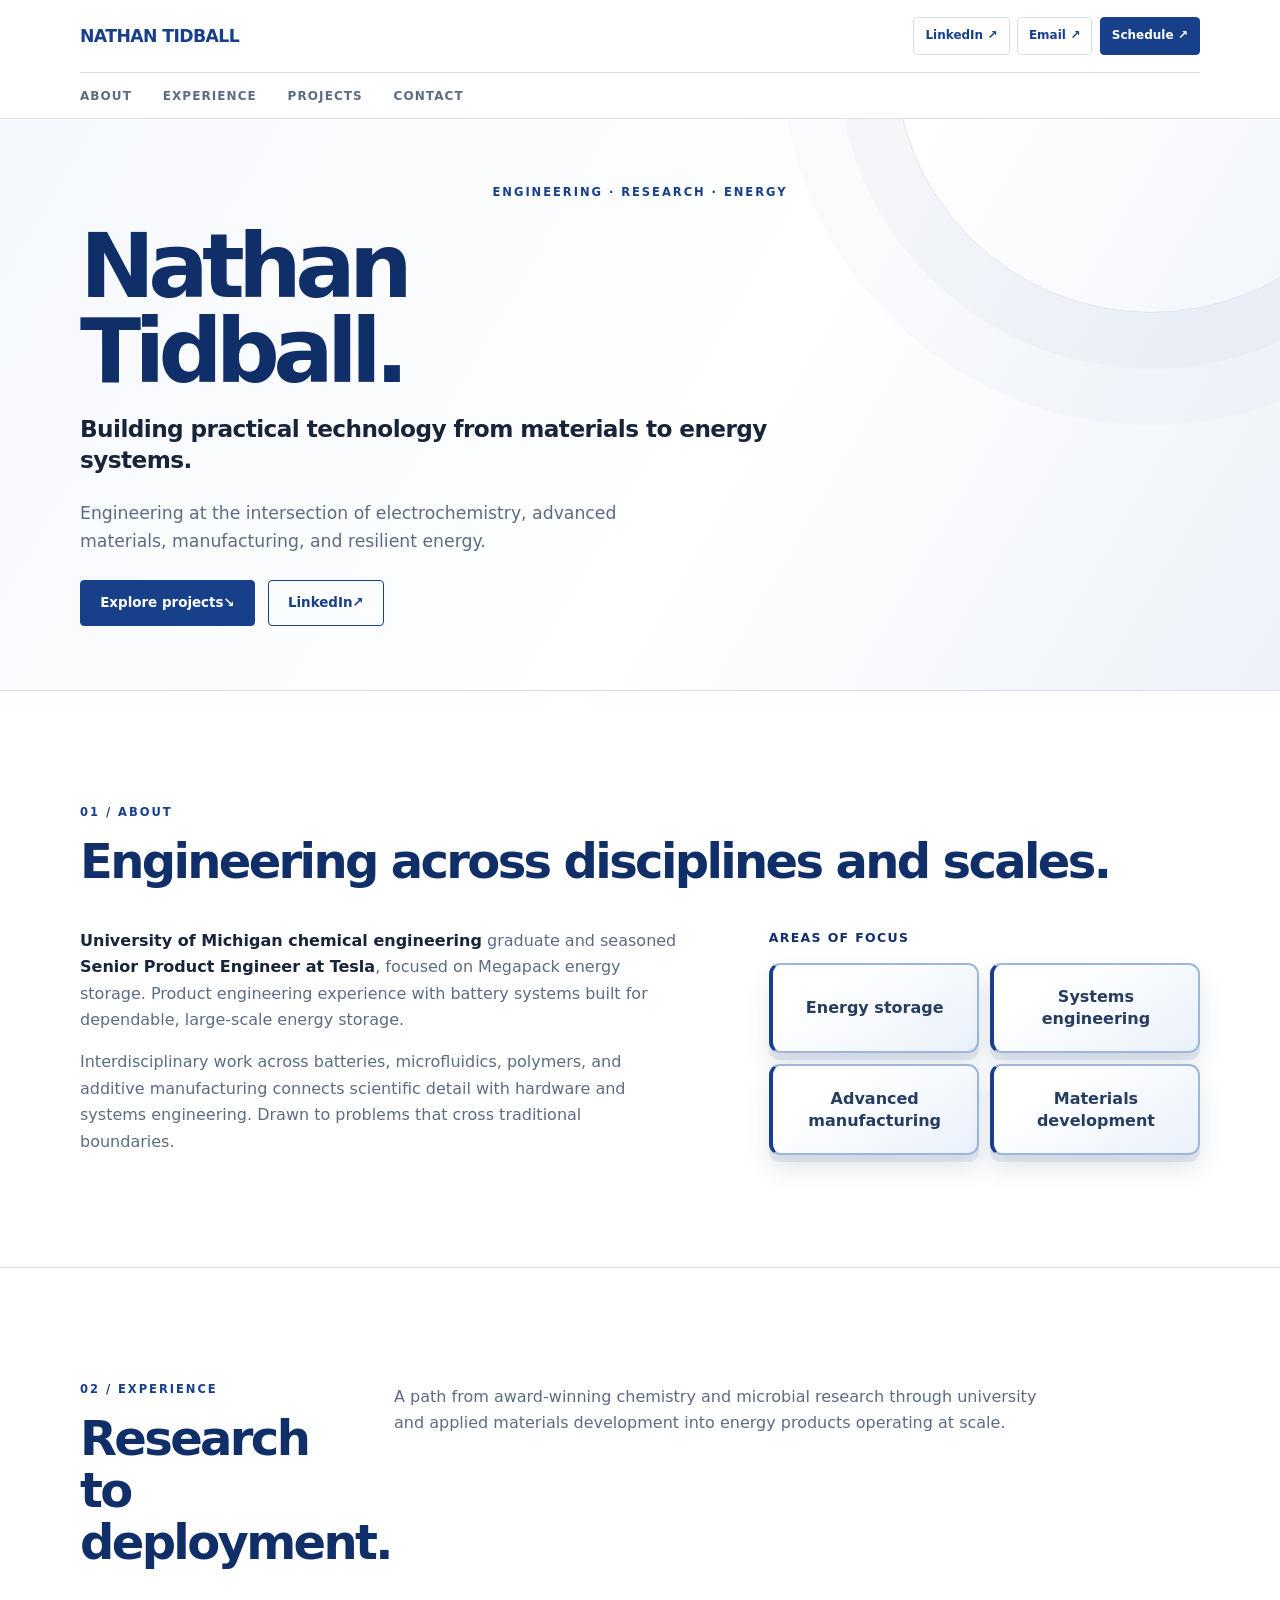
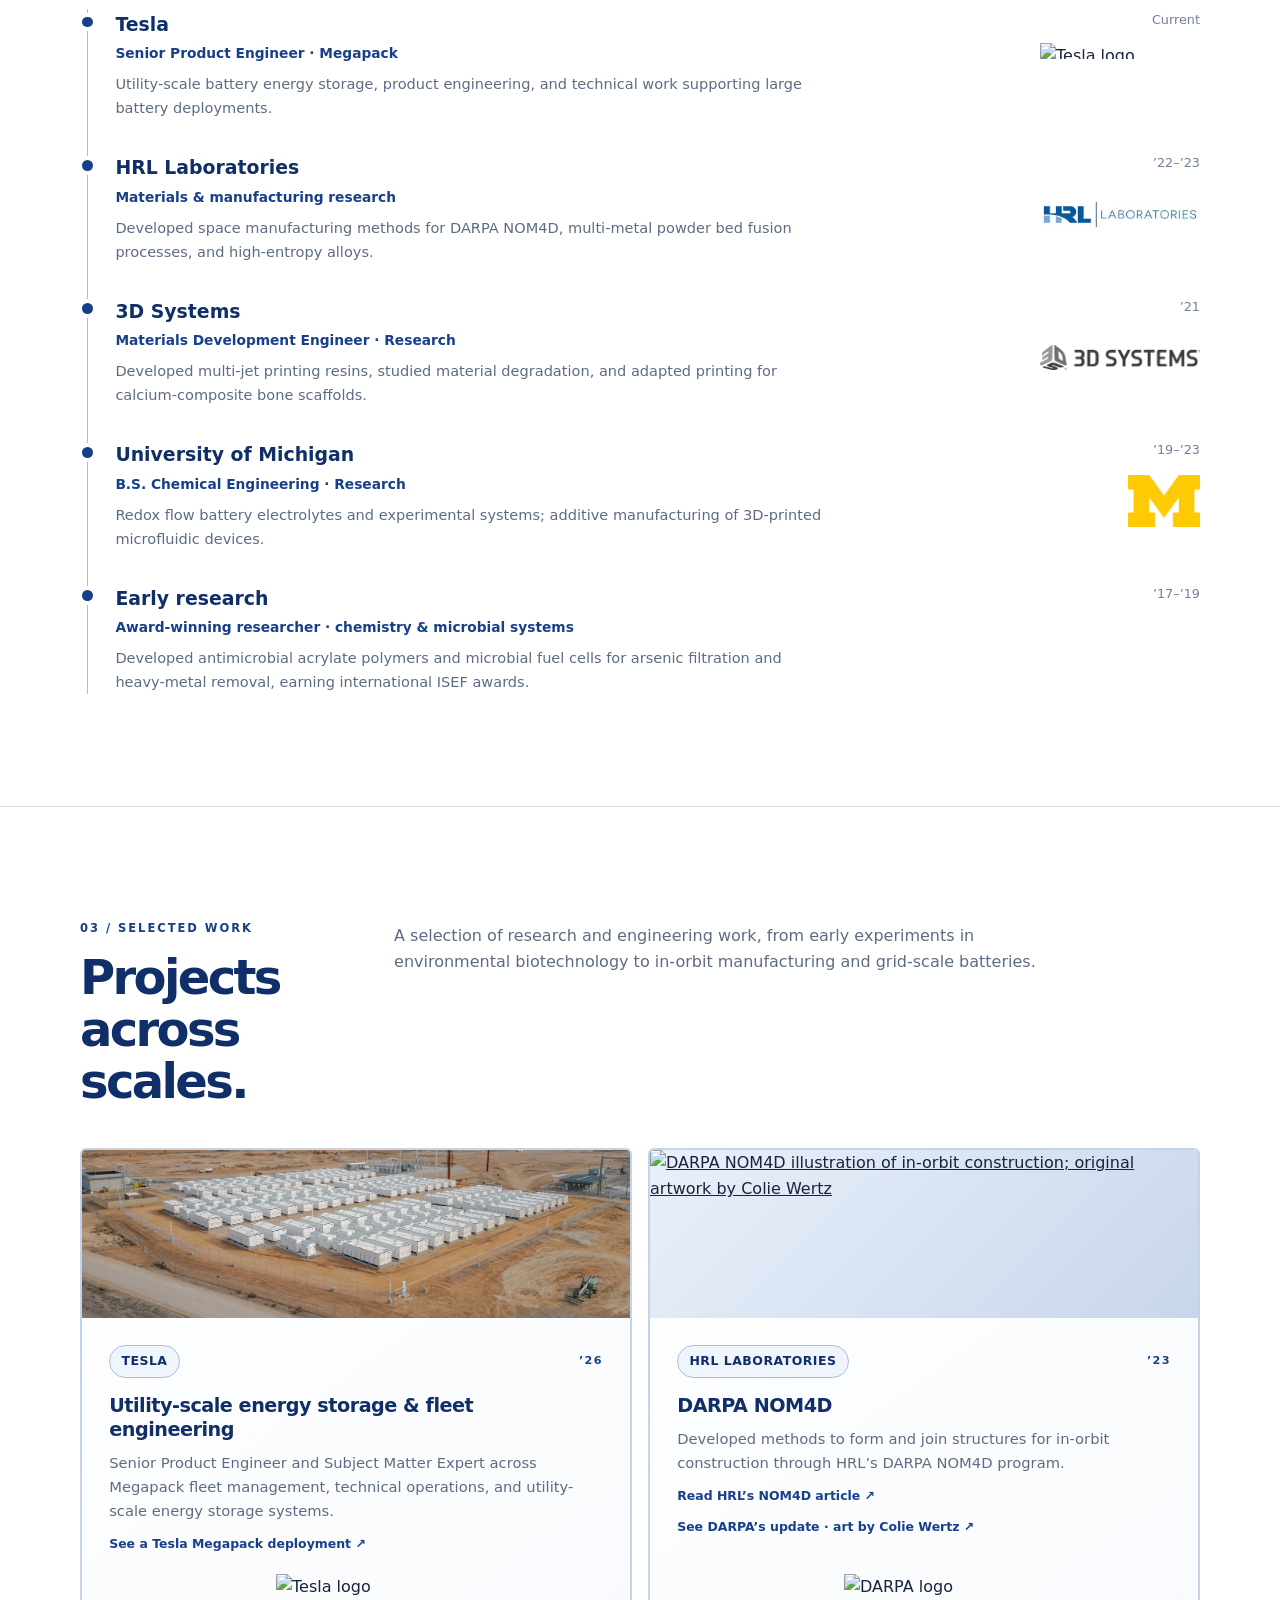
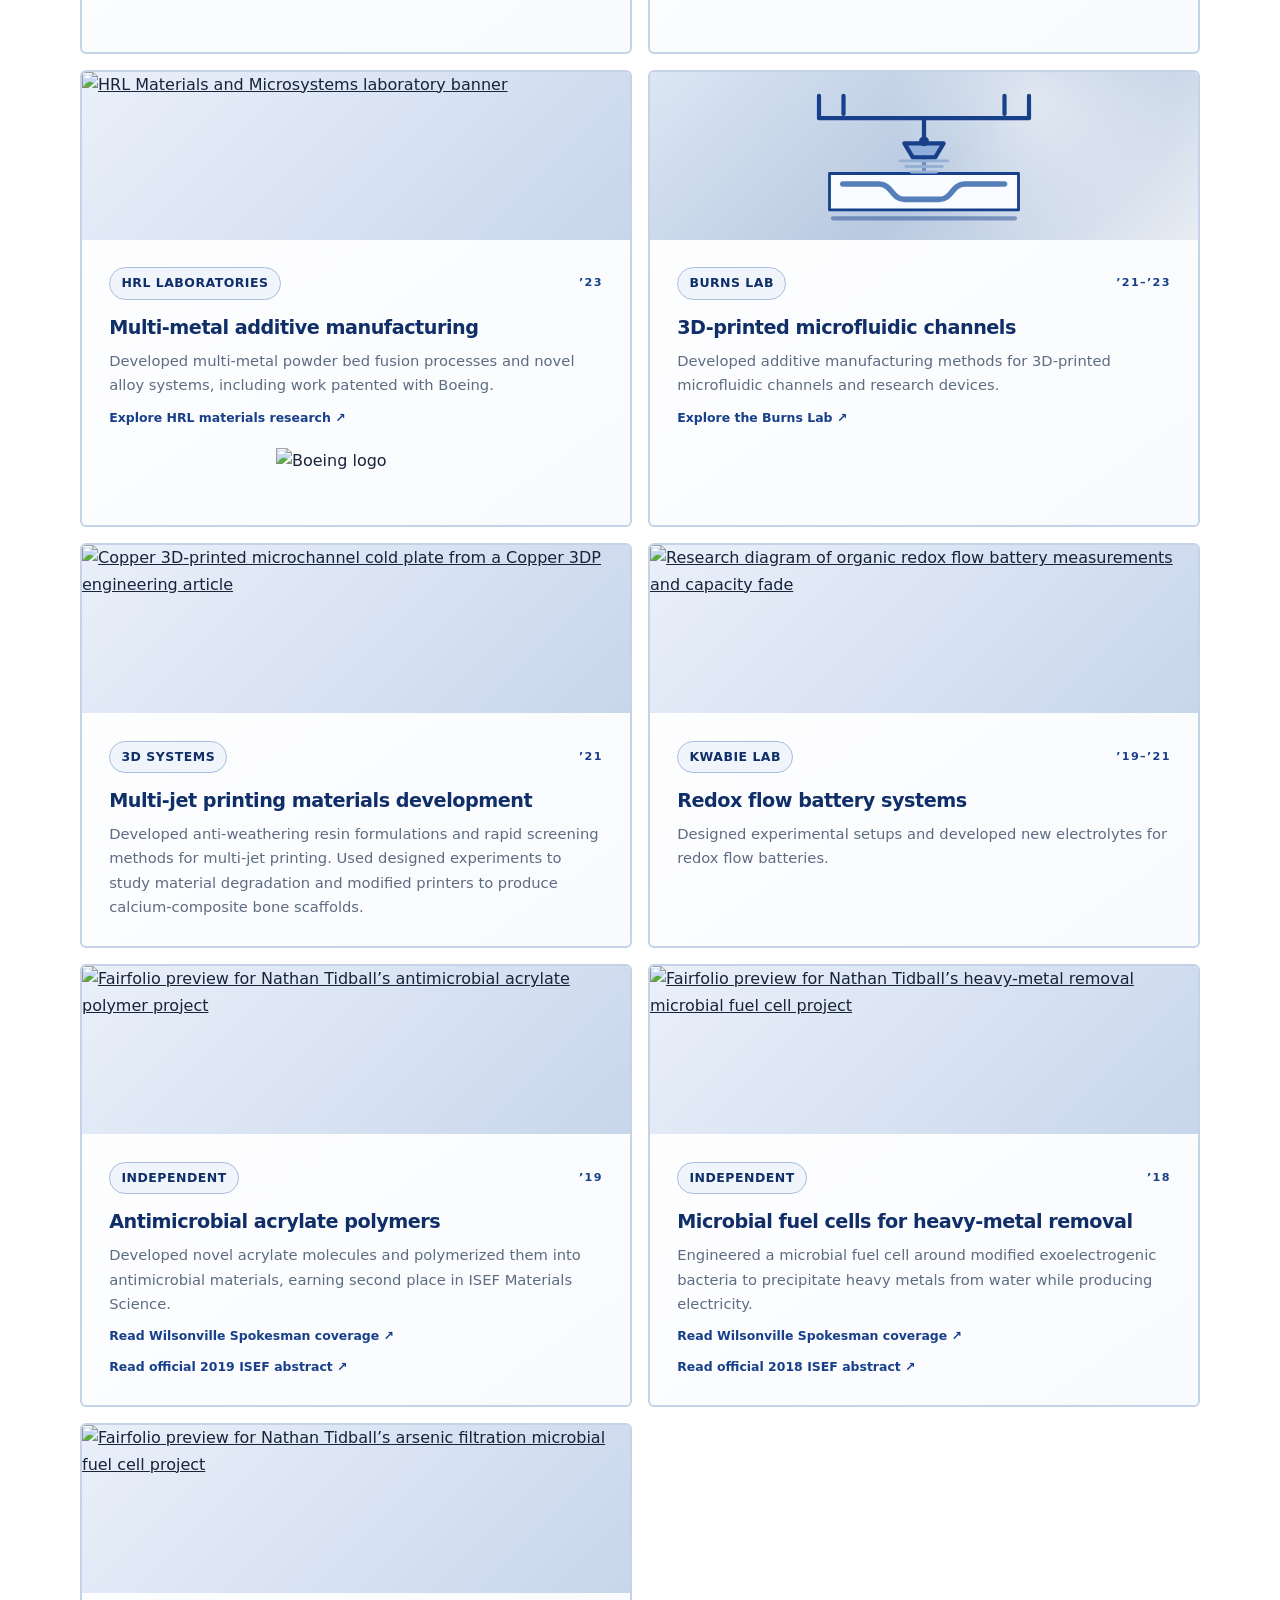
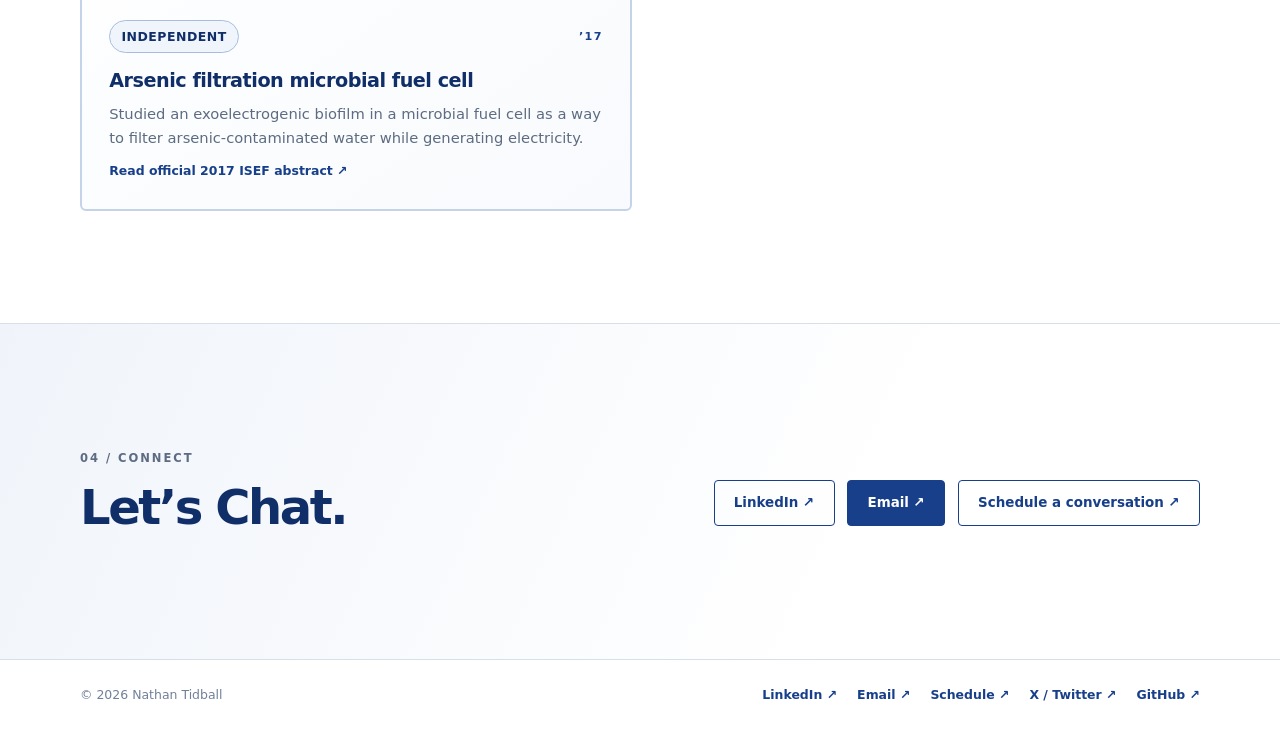
==== index.html @ 7efc29dd "Use period appropriate HRL logo" ====
<!doctype html>
<html lang="en">
<head>
  <meta charset="utf-8">
  <meta name="viewport" content="width=device-width, initial-scale=1">
  <title>Nathan Tidball — Senior Product Engineer | Tesla Megapack</title>
  <meta name="description" content="Nathan Tidball is a Senior Product Engineer at Tesla focused on Megapack energy storage. Previously, he developed in-orbit construction methods for DARPA NOM4D at HRL Laboratories.">
  <link rel="canonical" href="https://nathantidball.com/">
  <meta name="referrer" content="strict-origin-when-cross-origin">
  <meta http-equiv="Content-Security-Policy" content="default-src 'none'; style-src 'unsafe-inline'; img-src 'self' data: https://www.hrl.com https://www.darpa.mil https://pbs.twimg.com https://fairfolio.org https://wilsonvillespokesman.com https://upload.wikimedia.org https://media.springernature.com https://copper3dp.com; base-uri 'none'; form-action 'none'; upgrade-insecure-requests">
  <meta property="og:type" content="website">
  <meta property="og:title" content="Nathan Tidball — Senior Product Engineer | Tesla Megapack">
  <meta property="og:description" content="Megapack energy storage engineering at Tesla and earlier DARPA NOM4D space manufacturing research at HRL Laboratories.">
  <meta property="og:url" content="https://nathantidball.com/">
  <script type="application/ld+json">
  {
    "@context": "https://schema.org",
    "@type": "Person",
    "name": "Nathan Tidball",
    "url": "https://nathantidball.com/",
    "description": "Senior Product Engineer at Tesla focused on Megapack utility-scale energy storage, with earlier DARPA NOM4D space manufacturing research at HRL Laboratories.",
    "jobTitle": "Senior Product Engineer",
    "worksFor": {
      "@type": "Organization",
      "name": "Tesla"
    },
    "alumniOf": {
      "@type": "CollegeOrUniversity",
      "name": "University of Michigan"
    },
    "sameAs": [
      "https://www.linkedin.com/in/nathantidball/",
      "https://x.com/NTidball73232",
      "https://github.com/nate13tidball"
    ],
    "award": [
      "Third place, International Science and Engineering Fair (ISEF), 2017 (sophomore year)",
      "Third place, ISEF Environmental Engineering, 2018 (junior year)",
      "Second place, ISEF Materials Science, 2019 (senior year)"
    ]
  }
  </script>
  <link rel="icon" href="/favicon.svg?v=2" type="image/svg+xml">
  <style>
    :root {
      color-scheme: light;
      --blue: #173f8a;
      --blue-dark: #102e68;
      --ink: #17243a;
      --muted: #5d6c82;
      --line: #d6dfea;
      --silver: #edf1f6;
      --paper: #fff;
      --soft-blue: #eaf0fa;
      --max: 1120px;
    }
    * { box-sizing: border-box; }
    html { scroll-behavior: smooth; scroll-padding-top: 6rem; }
    body { margin: 0; background: var(--paper); color: var(--ink); font: 16px/1.65 Inter, ui-sans-serif, system-ui, -apple-system, BlinkMacSystemFont, "Segoe UI", sans-serif; }
    a { color: inherit; }
    :focus-visible { outline: 3px solid #5886d4; outline-offset: 4px; }
    .skip { position: fixed; z-index: 10; top: -5rem; left: 1rem; padding: .7rem 1rem; background: white; color: var(--blue); }
    .skip:focus { top: 1rem; }
    .wrap { width: min(var(--max), calc(100% - 3rem)); margin-inline: auto; }
    .site-header { position: sticky; top: 0; z-index: 5; border-bottom: 1px solid rgba(214,223,234,.86); background: rgba(255,255,255,.94); backdrop-filter: blur(14px); }
    .nav { display: flex; align-items: stretch; flex-direction: column; }
    .nav-top { min-height: 72px; display: flex; align-items: center; justify-content: space-between; gap: 1rem; }
    .brand { color: var(--blue); text-decoration: none; font-size: 1.08rem; font-weight: 800; letter-spacing: -.035em; white-space: nowrap; }
    .nav-links { min-height: 46px; display: flex; gap: clamp(.8rem, 2.4vw, 2rem); align-items: center; list-style: none; margin: 0; padding: 0; border-top: 1px solid var(--line); }
    .nav-links a { text-decoration: none; color: var(--muted); font-size: .75rem; font-weight: 750; letter-spacing: .09em; }
    .nav-links a:hover { color: var(--blue); }
    .header-actions { display: flex; align-items: center; gap: .45rem; }
    .header-actions a { display: inline-flex; align-items: center; justify-content: center; min-height: 38px; padding: .45rem .7rem; border: 1px solid var(--line); border-radius: 4px; color: var(--blue); text-decoration: none; font-size: .75rem; font-weight: 800; white-space: nowrap; }
    .header-actions a:hover { border-color: var(--blue); background: var(--soft-blue); }
    .header-actions a:last-child { border-color: var(--blue); background: var(--blue); color: #fff; }
    .header-actions a:last-child:hover { background: var(--blue-dark); }
    .hero { position: relative; overflow: hidden; padding: clamp(2.8rem, 5vw, 4.5rem) 0; background: linear-gradient(120deg, #f5f8fc 0%, #fff 57%, #edf2f9 100%); border-bottom: 1px solid var(--line); }
    .hero::after { content: ""; position: absolute; width: 32rem; height: 32rem; top: -20rem; right: -8rem; border: 1px solid #dce5f1; border-radius: 50%; box-shadow: 0 0 0 3.5rem rgba(23,63,138,.025), 0 0 0 7rem rgba(23,63,138,.02); pointer-events: none; }
    .hero-layout { position: relative; z-index: 1; }
    .hero-content { max-width: 720px; }
    .eyebrow, .section-kicker { margin: 0 0 .9rem; color: var(--blue); font-size: .72rem; font-weight: 800; letter-spacing: .17em; text-transform: uppercase; }
    .hero-eyebrow { position: relative; z-index: 1; margin-bottom: 1.4rem; text-align: center; }
    h1 { margin: 0; color: var(--blue-dark); font-size: clamp(3.3rem, 7vw, 6.3rem); font-weight: 800; letter-spacing: -.075em; line-height: .94; }
    .hero-line { display: block; color: var(--ink); font-size: clamp(1.1rem, 2.3vw, 1.45rem); font-weight: 600; letter-spacing: -.025em; line-height: 1.35; margin-top: 1.25rem; }
    .hero-copy { max-width: 560px; margin: .75rem 0 0; color: var(--muted); font-size: clamp(1rem, 1.7vw, 1.08rem); }
    .actions { display: flex; flex-wrap: wrap; gap: .8rem; margin-top: 1.5rem; }
    .button { display: inline-flex; justify-content: center; align-items: center; min-height: 46px; padding: .65rem 1.2rem; border: 1px solid var(--blue); border-radius: 4px; background: var(--blue); color: white; font-size: .84rem; font-weight: 750; text-decoration: none; transition: background .18s, transform .18s; }
    .button:hover { background: var(--blue-dark); transform: translateY(-1px); }
    .button.secondary { background: transparent; color: var(--blue); }
    .button.secondary:hover { background: var(--soft-blue); }
    main > section { padding: clamp(4.5rem, 9vw, 7rem) 0; border-bottom: 1px solid var(--line); }
    .section-head { display: grid; grid-template-columns: minmax(180px, .7fr) 2fr; gap: 2rem; align-items: start; margin-bottom: 2.5rem; }
    .about-head { grid-template-columns: 1fr; }
    .section-head h2 { margin: 0; color: var(--blue-dark); font-size: clamp(2rem, 4vw, 3rem); letter-spacing: -.055em; line-height: 1.08; }
    .section-intro { max-width: 650px; margin: .25rem 0 0; color: var(--muted); }
    .about-grid { display: grid; grid-template-columns: 1.25fr .9fr; gap: clamp(2rem, 7vw, 6rem); align-items: stretch; }
    .about-copy, .focus-panel { display: flex; flex-direction: column; }
    .about-copy { justify-content: space-between; }
    .about-copy p { max-width: 680px; margin: 0 0 1rem; color: var(--muted); }
    .about-copy p:last-child { margin-bottom: 0; }
    .about-copy strong { color: var(--ink); }
    .focus-panel h3 { margin: 0 0 .9rem; color: var(--blue-dark); font-size: .78rem; letter-spacing: .11em; text-transform: uppercase; }
    .focus-panel ul { display: grid; flex: 1; grid-template-columns: repeat(2, minmax(0, 1fr)); grid-auto-rows: 1fr; gap: .7rem; margin: 0; padding: 0; list-style: none; }
    .focus-panel li { display: flex; min-height: 84px; align-items: center; justify-content: center; padding: 1rem; border: 2px solid #9bb7dd; border-left: 4px solid var(--blue); border-radius: 11px; background: linear-gradient(145deg, #fff 25%, #eaf1fb); color: #263d62; font-size: 1rem; font-weight: 800; line-height: 1.35; text-align: center; box-shadow: 0 7px 0 rgba(23,63,138,.09), 0 14px 24px rgba(29,58,100,.13), inset 0 1px #fff; }
    .focus-panel li::before { content: none; }
    .project-grid { display: grid; grid-template-columns: repeat(2, minmax(0, 1fr)); gap: 1rem; }
    .project { display: flex; flex-direction: column; min-height: 230px; overflow: hidden; border: 2px solid #c4d3e7; border-radius: 6px; background: linear-gradient(145deg, #fff, #f8fafd); transition: border-color .18s, transform .18s, box-shadow .18s; }
    .project:hover { transform: translateY(-3px); border-color: #9bb3d8; box-shadow: 0 12px 28px rgba(29,58,100,.08); }
    .project-art-link { display: block; height: 168px; overflow: hidden; background: linear-gradient(135deg, #eaf0fa, #c8d6eb); }
    .project-art { display: block; width: 100%; height: 100%; object-fit: cover; transition: transform .3s; }
    .project-art-link:hover .project-art { transform: scale(1.025); }
    .project-content { display: flex; flex: 1; flex-direction: column; padding: clamp(1.2rem, 3vw, 1.7rem); }
    .project-visual { height: 168px; display: grid; place-items: center; overflow: hidden; background: radial-gradient(circle at 70% 15%, rgba(255,255,255,.55), transparent 35%), linear-gradient(135deg, #dce6f4, #b8c9e0 54%, #e8edf4); color: var(--blue); }
    .project-visual svg { width: 100%; height: 100%; }
    .project-meta { display: flex; justify-content: space-between; gap: .8rem; align-items: center; margin-bottom: 1rem; color: var(--blue); font-size: .7rem; font-weight: 800; letter-spacing: .12em; text-transform: uppercase; }
    .project-meta span:first-child { padding: .32rem .7rem; border: 1.5px solid #a8bddd; border-radius: 99px; background: #f0f5fc; color: var(--blue-dark); font-size: .78rem; font-weight: 850; letter-spacing: .04em; }
    .project h3 { margin: 0 0 .55rem; color: var(--blue-dark); font-size: 1.2rem; letter-spacing: -.025em; line-height: 1.25; }
    .project p { margin: 0; color: var(--muted); font-size: .92rem; }
    .project-source { display: flex; width: fit-content; margin-top: .65rem; color: var(--blue); font-size: .78rem; font-weight: 800; text-decoration: none; }
    .project-source:hover { color: var(--blue-dark); text-decoration: underline; text-underline-offset: 3px; }
    .project-partner { display: grid; place-items: center; min-height: 70px; margin-top: auto; padding-top: 1.2rem; }
    .project-partner img { display: block; width: 160px; height: 50px; object-fit: contain; }
    .timeline { border-left: 1px solid #aabbd3; margin-left: .45rem; }
    .timeline-item { position: relative; display: grid; grid-template-columns: minmax(0, 1fr) 170px; gap: 1rem 2rem; align-items: start; padding: 0 0 2rem 1.7rem; }
    .timeline-item:last-child { padding-bottom: 0; }
    .timeline-item::before { content: ""; position: absolute; top: .48rem; left: -.37rem; width: .68rem; height: .68rem; border-radius: 50%; background: var(--blue); box-shadow: 0 0 0 4px white; }
    .timeline-item h3 { margin: 0; color: var(--blue-dark); font-size: 1.18rem; }
    .timeline-item .role { margin: .15rem 0 .45rem; color: var(--blue); font-size: .86rem; font-weight: 750; }
    .timeline-item p { max-width: 720px; margin: 0; color: var(--muted); font-size: .91rem; }
    .timeline-date { color: #718099; font-size: .8rem; white-space: nowrap; }
    .timeline-side { display: flex; flex-direction: column; align-items: flex-end; gap: .8rem; }
    .timeline-logo { display: block; width: 160px; max-width: 100%; max-height: 56px; object-fit: contain; object-position: right center; }
    .timeline-logo.michigan { width: 72px; }
    .contact { background: linear-gradient(115deg, #f0f4fa, #fff 68%); }
    .contact-layout { display: flex; flex-wrap: wrap; justify-content: space-between; align-items: center; gap: 2rem; }
    .contact h2 { margin: 0; color: var(--blue-dark); font-size: clamp(2rem, 4vw, 3rem); letter-spacing: -.05em; }
    .contact p { max-width: 620px; margin: .8rem 0 0; color: var(--muted); }
    footer { padding: 1.6rem 0; color: #718099; font-size: .78rem; }
    .footer-inner { display: flex; flex-wrap: wrap; justify-content: space-between; gap: .8rem 2rem; }
    .footer-links { display: flex; gap: 1.25rem; }
    .footer-links a { color: var(--blue); text-decoration: none; font-weight: 700; }
    .footer-links a:hover { text-decoration: underline; text-underline-offset: 3px; }
    @media (max-width: 720px) {
      .wrap { width: min(var(--max), calc(100% - 2rem)); }
      .nav-top { min-height: 62px; gap: .5rem; }
      .brand { font-size: .96rem; }
      .header-actions { gap: .3rem; }
      .header-actions a { min-height: 34px; padding: .35rem .5rem; font-size: .65rem; }
      .nav-links { width: 100%; min-height: 42px; justify-content: space-between; gap: .3rem; }
      .nav-links a { font-size: .64rem; letter-spacing: .045em; }
      .section-head, .about-grid { grid-template-columns: 1fr; gap: 1rem; }
      .section-head { margin-bottom: 1.7rem; }
      .project-grid { grid-template-columns: 1fr; }
      .project { min-height: auto; }
      .project-art-link, .project-visual { height: 150px; }
      .timeline-item { grid-template-columns: minmax(0, 1fr) 100px; gap: .75rem; }
      .timeline-logo { width: 100px; max-height: 40px; }
      .timeline-logo.michigan { width: 54px; }
    }
    @media (max-width: 390px) {
      .nav-top { align-items: flex-start; flex-direction: column; }
      .header-actions { width: 100%; }
      .header-actions a { flex: 1; }
      .focus-panel ul { grid-template-columns: 1fr; }
      .focus-panel li { min-height: 68px; }
    }
    @media (prefers-reduced-motion: reduce) { html { scroll-behavior: auto; } *, *::before, *::after { transition-duration: .01ms !important; } }
  </style>
</head>
<body>
  <a class="skip" href="#main">Skip to content</a>
  <header class="site-header">
    <nav class="nav wrap" aria-label="Main navigation">
      <div class="nav-top">
        <a class="brand" href="#top">NATHAN TIDBALL</a>
        <div class="header-actions" aria-label="Quick contact links">
          <a href="https://www.linkedin.com/in/nathantidball/" target="_blank" rel="noopener noreferrer">LinkedIn ↗</a>
          <a href="mailto:nate.tidball@gmail.com" target="_blank" rel="noopener noreferrer">Email ↗</a>
          <a href="/meet" target="_blank" rel="noopener noreferrer">Schedule ↗</a>
        </div>
      </div>
      <ul class="nav-links">
        <li><a href="#about">ABOUT</a></li>
        <li><a href="#experience">EXPERIENCE</a></li>
        <li><a href="#projects">PROJECTS</a></li>
        <li><a href="#contact">CONTACT</a></li>
      </ul>
    </nav>
  </header>
  <main id="main">
    <section class="hero" id="top" aria-labelledby="hero-title">
      <div class="wrap">
        <p class="eyebrow hero-eyebrow">Engineering · Research · Energy</p>
        <div class="hero-layout">
          <div class="hero-content">
            <h1 id="hero-title">Nathan<br>Tidball<span aria-hidden="true">.</span></h1>
            <p class="hero-line">Building practical technology from materials to energy systems.</p>
            <p class="hero-copy">Engineering at the intersection of electrochemistry, advanced materials, manufacturing, and resilient energy.</p>
            <div class="actions">
              <a class="button" href="#projects">Explore projects <span aria-hidden="true">↘</span></a>
              <a class="button secondary" href="https://www.linkedin.com/in/nathantidball/" target="_blank" rel="noopener noreferrer">LinkedIn <span aria-hidden="true">↗</span></a>
            </div>
          </div>
        </div>
      </div>
    </section>
    <section id="about" aria-labelledby="about-title">
      <div class="wrap">
        <div class="section-head about-head">
          <div><p class="section-kicker">01 / About</p><h2 id="about-title">Engineering across disciplines and scales.</h2></div>
        </div>
        <div class="about-grid">
          <div class="about-copy">
            <p><strong>University of Michigan chemical engineering</strong> graduate and seasoned <strong>Senior Product Engineer at Tesla</strong>, focused on Megapack energy storage. Product engineering experience with battery systems built for dependable, large-scale energy storage.</p>
            <p>Interdisciplinary work across batteries, microfluidics, polymers, and additive manufacturing connects scientific detail with hardware and systems engineering. Drawn to problems that cross traditional boundaries.</p>
          </div>
          <aside class="focus-panel" aria-label="Areas of focus">
            <h3>Areas of focus</h3>
            <ul><li>Energy storage</li><li>Systems engineering</li><li>Advanced manufacturing</li><li>Materials development</li></ul>
          </aside>
        </div>
      </div>
    </section>
    <section id="experience" aria-labelledby="experience-title">
      <div class="wrap">
        <div class="section-head">
          <div><p class="section-kicker">02 / Experience</p><h2 id="experience-title">Research to deployment.</h2></div>
          <p class="section-intro">A path from award-winning chemistry and microbial research through university and applied materials development into energy products operating at scale.</p>
        </div>
        <div class="timeline">
          <article class="timeline-item"><div><h3>Tesla</h3><p class="role">Senior Product Engineer · Megapack</p><p>Utility-scale battery energy storage, product engineering, and technical work supporting large battery deployments.</p></div><div class="timeline-side"><span class="timeline-date">Current</span><img class="timeline-logo" src="https://upload.wikimedia.org/wikipedia/commons/b/b8/Tesla%2C_Inc._-_Logo_%28black_script_version%29.svg" alt="Tesla logo" width="160" height="16" loading="lazy" decoding="async"></div></article>
          <article class="timeline-item"><div><h3>HRL Laboratories</h3><p class="role">Materials &amp; manufacturing research</p><p>Developed space manufacturing methods for DARPA NOM4D, multi-metal powder bed fusion processes, and high-entropy alloys.</p></div><div class="timeline-side"><span class="timeline-date">’22–’23</span><img class="timeline-logo" src="assets/logos/hrl.png" alt="HRL Laboratories logo" width="464" height="90" loading="lazy" decoding="async"></div></article>
          <article class="timeline-item"><div><h3>3D Systems</h3><p class="role">Materials Development Engineer · Research</p><p>Developed multi-jet printing resins, studied material degradation, and adapted printing for calcium-composite bone scaffolds.</p></div><div class="timeline-side"><span class="timeline-date">’21</span><img class="timeline-logo" src="assets/logos/3d-systems.png" alt="3D Systems logo" width="645" height="101" loading="lazy" decoding="async"></div></article>
          <article class="timeline-item"><div><h3>University of Michigan</h3><p class="role">B.S. Chemical Engineering · Research</p><p>Redox flow battery electrolytes and experimental systems; additive manufacturing of 3D-printed microfluidic devices.</p></div><div class="timeline-side"><span class="timeline-date">’19–’23</span><img class="timeline-logo michigan" src="assets/logos/michigan.png" alt="University of Michigan Block M logo" width="300" height="214" loading="lazy" decoding="async"></div></article>
          <article class="timeline-item"><div><h3>Early research</h3><p class="role">Award-winning researcher · chemistry &amp; microbial systems</p><p>Developed antimicrobial acrylate polymers and microbial fuel cells for arsenic filtration and heavy-metal removal, earning international ISEF awards.</p></div><div class="timeline-side"><span class="timeline-date">’17–’19</span></div></article>
        </div>
      </div>
    </section>
    <section id="projects" aria-labelledby="projects-title">
      <div class="wrap">
        <div class="section-head">
          <div><p class="section-kicker">03 / Selected work</p><h2 id="projects-title">Projects across scales.</h2></div>
          <p class="section-intro">A selection of research and engineering work, from early experiments in environmental biotechnology to in-orbit manufacturing and grid-scale batteries.</p>
        </div>
        <div class="project-grid">
          <article class="project">
            <a class="project-art-link" href="https://x.com/Tesla_Megapack/status/2016567540315804049" target="_blank" rel="noopener noreferrer" aria-label="Open Tesla Megapack’s utility-scale storage post in a new tab"><img class="project-art" src="assets/reid-gardner-energy-storage.webp" alt="Aerial view of utility-scale battery enclosures at the Reid Gardner energy storage site in Nevada" width="1400" height="563" loading="lazy" decoding="async"></a>
            <div class="project-content"><div class="project-meta"><span>Tesla</span><span>’26</span></div><h3>Utility-scale energy storage &amp; fleet engineering</h3><p>Senior Product Engineer and Subject Matter Expert across Megapack fleet management, technical operations, and utility-scale energy storage systems.</p><a class="project-source" href="https://x.com/Tesla_Megapack/status/2016567540315804049" target="_blank" rel="noopener noreferrer">See a Tesla Megapack deployment ↗</a><div class="project-partner"><img src="https://upload.wikimedia.org/wikipedia/commons/b/b8/Tesla%2C_Inc._-_Logo_%28black_script_version%29.svg" alt="Tesla logo" width="160" height="16" loading="lazy" decoding="async"></div></div>
          </article>
          <article class="project">
            <a class="project-art-link" href="https://www.darpa.mil/news/2026/nom4d-program-demonstrates-automated-in-space-assembly" target="_blank" rel="noopener noreferrer" aria-label="Open DARPA's NOM4D update in a new tab"><img class="project-art" src="https://www.darpa.mil/sites/default/files/gallery/2026-11/program-darpa-nom4d-top-high-res.jpeg" alt="DARPA NOM4D illustration of in-orbit construction; original artwork by Colie Wertz" width="2880" height="1620" loading="lazy" decoding="sync" referrerpolicy="no-referrer"></a>
            <div class="project-content"><div class="project-meta"><span>HRL Laboratories</span><span>’23</span></div><h3>DARPA NOM4D</h3><p>Developed methods to form and join structures for in-orbit construction through HRL’s DARPA NOM4D program.</p><a class="project-source" href="https://www.hrl.com/news/2023/01/11/hrl-laboratories-selected-for-nom4d-project-to-develop-space-based-construction-technologies" target="_blank" rel="noopener noreferrer">Read HRL’s NOM4D article ↗</a><a class="project-source" href="https://www.darpa.mil/news/2026/nom4d-program-demonstrates-automated-in-space-assembly" target="_blank" rel="noopener noreferrer">See DARPA’s update · art by Colie Wertz ↗</a><div class="project-partner"><img src="https://upload.wikimedia.org/wikipedia/commons/3/36/Darpa-logo-2026.png" alt="DARPA logo" width="160" height="50" loading="lazy" decoding="async"></div></div>
          </article>
          <article class="project">
            <a class="project-art-link" href="https://www.hrl.com/laboratories/mml" target="_blank" rel="noopener noreferrer" aria-label="Open HRL's Materials and Microsystems overview in a new tab"><img class="project-art" src="https://www.hrl.com/laboratories/mml/_images/_banner/main.jpg" alt="HRL Materials and Microsystems laboratory banner" width="1200" height="420" loading="lazy" decoding="async" referrerpolicy="no-referrer"></a>
            <div class="project-content"><div class="project-meta"><span>HRL Laboratories</span><span>’23</span></div><h3>Multi-metal additive manufacturing</h3><p>Developed multi-metal powder bed fusion processes and novel alloy systems, including work patented with Boeing.</p><a class="project-source" href="https://www.hrl.com/laboratories/mml" target="_blank" rel="noopener noreferrer">Explore HRL materials research ↗</a><div class="project-partner"><img src="https://upload.wikimedia.org/wikipedia/commons/4/4f/Boeing_full_logo.svg" alt="Boeing logo" width="160" height="50" loading="lazy" decoding="async"></div></div>
          </article>
          <article class="project">
            <div class="project-visual" role="img" aria-label="Illustration of additive manufacturing printing a microfluidic channel device"><svg viewBox="0 0 640 240" aria-hidden="true"><g fill="none" stroke="#173f8a" stroke-width="6" stroke-linecap="round" stroke-linejoin="round"><path d="M170 34v32h300V34M205 34v26M435 34v26M320 66v42"/><path d="M292 102h56l-12 20h-32z" fill="#8faedc"/><path d="M185 145h270v52H185z" fill="#f8fbff" stroke-width="4"/><path d="M204 160h52c18 0 18 22 36 22h50c18 0 18-22 36-22h57" stroke="#557fb9" stroke-width="8"/><path d="M320 122v18M190 209h260" stroke-opacity=".45"/></g><path d="M286 127h68M294 135h52M302 143h36" stroke="#95b0d5" stroke-width="4" stroke-linecap="round"/><circle cx="320" cy="99" r="7" fill="#173f8a"/></svg></div>
            <div class="project-content"><div class="project-meta"><span>Burns Lab</span><span>’21–’23</span></div><h3>3D-printed microfluidic channels</h3><p>Developed additive manufacturing methods for 3D-printed microfluidic channels and research devices.</p><a class="project-source" href="https://cheresearch.engin.umich.edu/burns/" target="_blank" rel="noopener noreferrer">Explore the Burns Lab ↗</a></div>
          </article>
          <article class="project">
            <a class="project-art-link" href="https://copper3dp.com/posts/EngineeringGuide/copper-3d-printing-microchannel-cold-plates-thermal-management/" target="_blank" rel="noopener noreferrer" aria-label="Open the source article for the copper microchannel thumbnail"><img class="project-art" src="https://copper3dp.com/_astro/copper-3d-printing-microchannel-cold-plate-cross-section.C_MyKi8w.webp" alt="Copper 3D-printed microchannel cold plate from a Copper 3DP engineering article" width="1200" height="675" loading="lazy" decoding="async" referrerpolicy="no-referrer"></a>
            <template id="previous-3d-systems-thumbnail"><div class="project-visual" role="img" aria-label="Abstract illustration of linked polymer molecules"><svg viewBox="0 0 640 240" aria-hidden="true"><g fill="none" stroke="#173f8a" stroke-width="4" stroke-linejoin="round" opacity=".65"><path d="m180 65 48 27v55l-48 28-48-28V92zM320 65l48 27v55l-48 28-48-28V92zM460 65l48 27v55l-48 28-48-28V92zM228 120h44m96 0h44M180 65V36m140 139v29m140-139V36"/><path d="m145 101 35-20 35 20m70 0 35-20 35 20m70 0 35-20 35 20" stroke-width="2" opacity=".55"/></g><g fill="#173f8a"><circle cx="180" cy="36" r="9"/><circle cx="320" cy="204" r="9"/><circle cx="460" cy="36" r="9"/><circle cx="250" cy="120" r="8"/><circle cx="390" cy="120" r="8"/></g><g fill="#9ab5dc"><circle cx="132" cy="92" r="7"/><circle cx="228" cy="147" r="7"/><circle cx="272" cy="92" r="7"/><circle cx="368" cy="147" r="7"/><circle cx="412" cy="92" r="7"/><circle cx="508" cy="147" r="7"/></g></svg></div></template>
            <div class="project-content"><div class="project-meta"><span>3D Systems</span><span>’21</span></div><h3>Multi-jet printing materials development</h3><p>Developed anti-weathering resin formulations and rapid screening methods for multi-jet printing. Used designed experiments to study material degradation and modified printers to produce calcium-composite bone scaffolds.</p></div>
          </article>
          <article class="project">
            <a class="project-art-link" href="https://www.nature.com/articles/s41467-023-39257-z" target="_blank" rel="noopener noreferrer" aria-label="Open the related Nature Communications redox flow battery article"><img class="project-art" src="https://media.springernature.com/m685/springer-static/image/art%3A10.1038%2Fs41467-023-39257-z/MediaObjects/41467_2023_39257_Fig1_HTML.png" alt="Research diagram of organic redox flow battery measurements and capacity fade" width="685" height="613" loading="lazy" decoding="async" referrerpolicy="no-referrer"></a>
            <template id="previous-redox-thumbnail"><a class="project-art-link" href="https://commons.wikimedia.org/wiki/File:Vanadium_Redox_flow_battery.jpg" target="_blank" rel="noopener noreferrer" aria-label="Open the redox flow battery photo source and license"><img class="project-art" src="https://upload.wikimedia.org/wikipedia/commons/2/28/Vanadium_Redox_flow_battery.jpg" alt="Vanadium redox flow battery installation at UNSW Australia; photo by Radiotrefoil, CC BY-SA 4.0" width="1776" height="1332" loading="lazy" decoding="async" referrerpolicy="no-referrer"></a></template>
            <div class="project-content"><div class="project-meta"><span>Kwabie Lab</span><span>’19–’21</span></div><h3>Redox flow battery systems</h3><p>Designed experimental setups and developed new electrolytes for redox flow batteries.</p></div>
          </article>
          <article class="project">
            <a class="project-art-link" href="https://abstracts.societyforscience.org/Home/FullAbstract?ProjectId=17829" target="_blank" rel="noopener noreferrer" aria-label="Open the 2019 antimicrobial polymer ISEF abstract in a new tab"><img class="project-art" src="https://fairfolio.org/og/acrylate-polymerization-formation-of-uv-curable-antimicrobia-270eafa4.png" alt="Fairfolio preview for Nathan Tidball’s antimicrobial acrylate polymer project" width="1200" height="630" loading="lazy" decoding="async" referrerpolicy="no-referrer"></a>
            <div class="project-content"><div class="project-meta"><span>Independent</span><span>’19</span></div><h3>Antimicrobial acrylate polymers</h3><p>Developed novel acrylate molecules and polymerized them into antimicrobial materials, earning second place in ISEF Materials Science.</p><a class="project-source" href="https://wilsonvillespokesman.com/2019/05/29/young-wl-wv-scientists-work-to-benefit-future/" target="_blank" rel="noopener noreferrer">Read Wilsonville Spokesman coverage ↗</a><a class="project-source" href="https://abstracts.societyforscience.org/Home/FullAbstract?ProjectId=17829" target="_blank" rel="noopener noreferrer">Read official 2019 ISEF abstract ↗</a></div>
          </article>
          <article class="project">
            <a class="project-art-link" href="https://abstracts.societyforscience.org/Home/PrintPdf?projectId=15579" target="_blank" rel="noopener noreferrer" aria-label="Open the 2018 heavy-metal removal ISEF abstract in a new tab"><img class="project-art" src="https://fairfolio.org/og/single-chamber-mfc-role-of-extracellular-phosphate-in-heavy-fe2a527b.png" alt="Fairfolio preview for Nathan Tidball’s heavy-metal removal microbial fuel cell project" width="1200" height="630" loading="lazy" decoding="async" referrerpolicy="no-referrer"></a>
            <div class="project-content"><div class="project-meta"><span>Independent</span><span>’18</span></div><h3>Microbial fuel cells for heavy-metal removal</h3><p>Engineered a microbial fuel cell around modified exoelectrogenic bacteria to precipitate heavy metals from water while producing electricity.</p><a class="project-source" href="https://wilsonvillespokesman.com/2018/05/30/west-linn-wilsonville-students-win-awards-for-science-projects/" target="_blank" rel="noopener noreferrer">Read Wilsonville Spokesman coverage ↗</a><a class="project-source" href="https://abstracts.societyforscience.org/Home/PrintPdf?projectId=15579" target="_blank" rel="noopener noreferrer">Read official 2018 ISEF abstract ↗</a></div>
          </article>
          <article class="project">
            <a class="project-art-link" href="https://abstracts.societyforscience.org/Home/PrintPdf?projectId=9342" target="_blank" rel="noopener noreferrer" aria-label="Open the 2017 arsenic filtration ISEF abstract in a new tab"><img class="project-art" src="https://fairfolio.org/og/single-chamber-mfc-filtration-of-arsenic-with-an-exoelectrog-79d6f4b4.png" alt="Fairfolio preview for Nathan Tidball’s arsenic filtration microbial fuel cell project" width="1200" height="630" loading="lazy" decoding="async" referrerpolicy="no-referrer"></a>
            <div class="project-content"><div class="project-meta"><span>Independent</span><span>’17</span></div><h3>Arsenic filtration microbial fuel cell</h3><p>Studied an exoelectrogenic biofilm in a microbial fuel cell as a way to filter arsenic-contaminated water while generating electricity.</p><a class="project-source" href="https://abstracts.societyforscience.org/Home/PrintPdf?projectId=9342" target="_blank" rel="noopener noreferrer">Read official 2017 ISEF abstract ↗</a></div>
          </article>
        </div>
      </div>
    </section>
    <section class="contact" id="contact" aria-labelledby="contact-title">
      <div class="wrap contact-layout">
        <div><p class="section-kicker">04 / Connect</p><h2 id="contact-title">Let’s Chat.</h2></div>
        <div class="actions"><a class="button secondary" href="https://www.linkedin.com/in/nathantidball/" target="_blank" rel="noopener noreferrer">LinkedIn ↗</a><a class="button" href="mailto:nate.tidball@gmail.com" target="_blank" rel="noopener noreferrer">Email ↗</a><a class="button secondary" href="/meet" target="_blank" rel="noopener noreferrer">Schedule a conversation ↗</a></div>
      </div>
    </section>
  </main>
  <footer><div class="wrap footer-inner"><span>© 2026 Nathan Tidball</span><div class="footer-links"><a href="https://www.linkedin.com/in/nathantidball/" target="_blank" rel="noopener noreferrer">LinkedIn ↗</a><a href="mailto:nate.tidball@gmail.com" target="_blank" rel="noopener noreferrer">Email ↗</a><a href="/meet" target="_blank" rel="noopener noreferrer">Schedule ↗</a><a href="https://x.com/NTidball73232" target="_blank" rel="noopener noreferrer">X / Twitter ↗</a><a href="https://github.com/nate13tidball" target="_blank" rel="noopener noreferrer">GitHub ↗</a></div></div></footer>
</body>
</html>
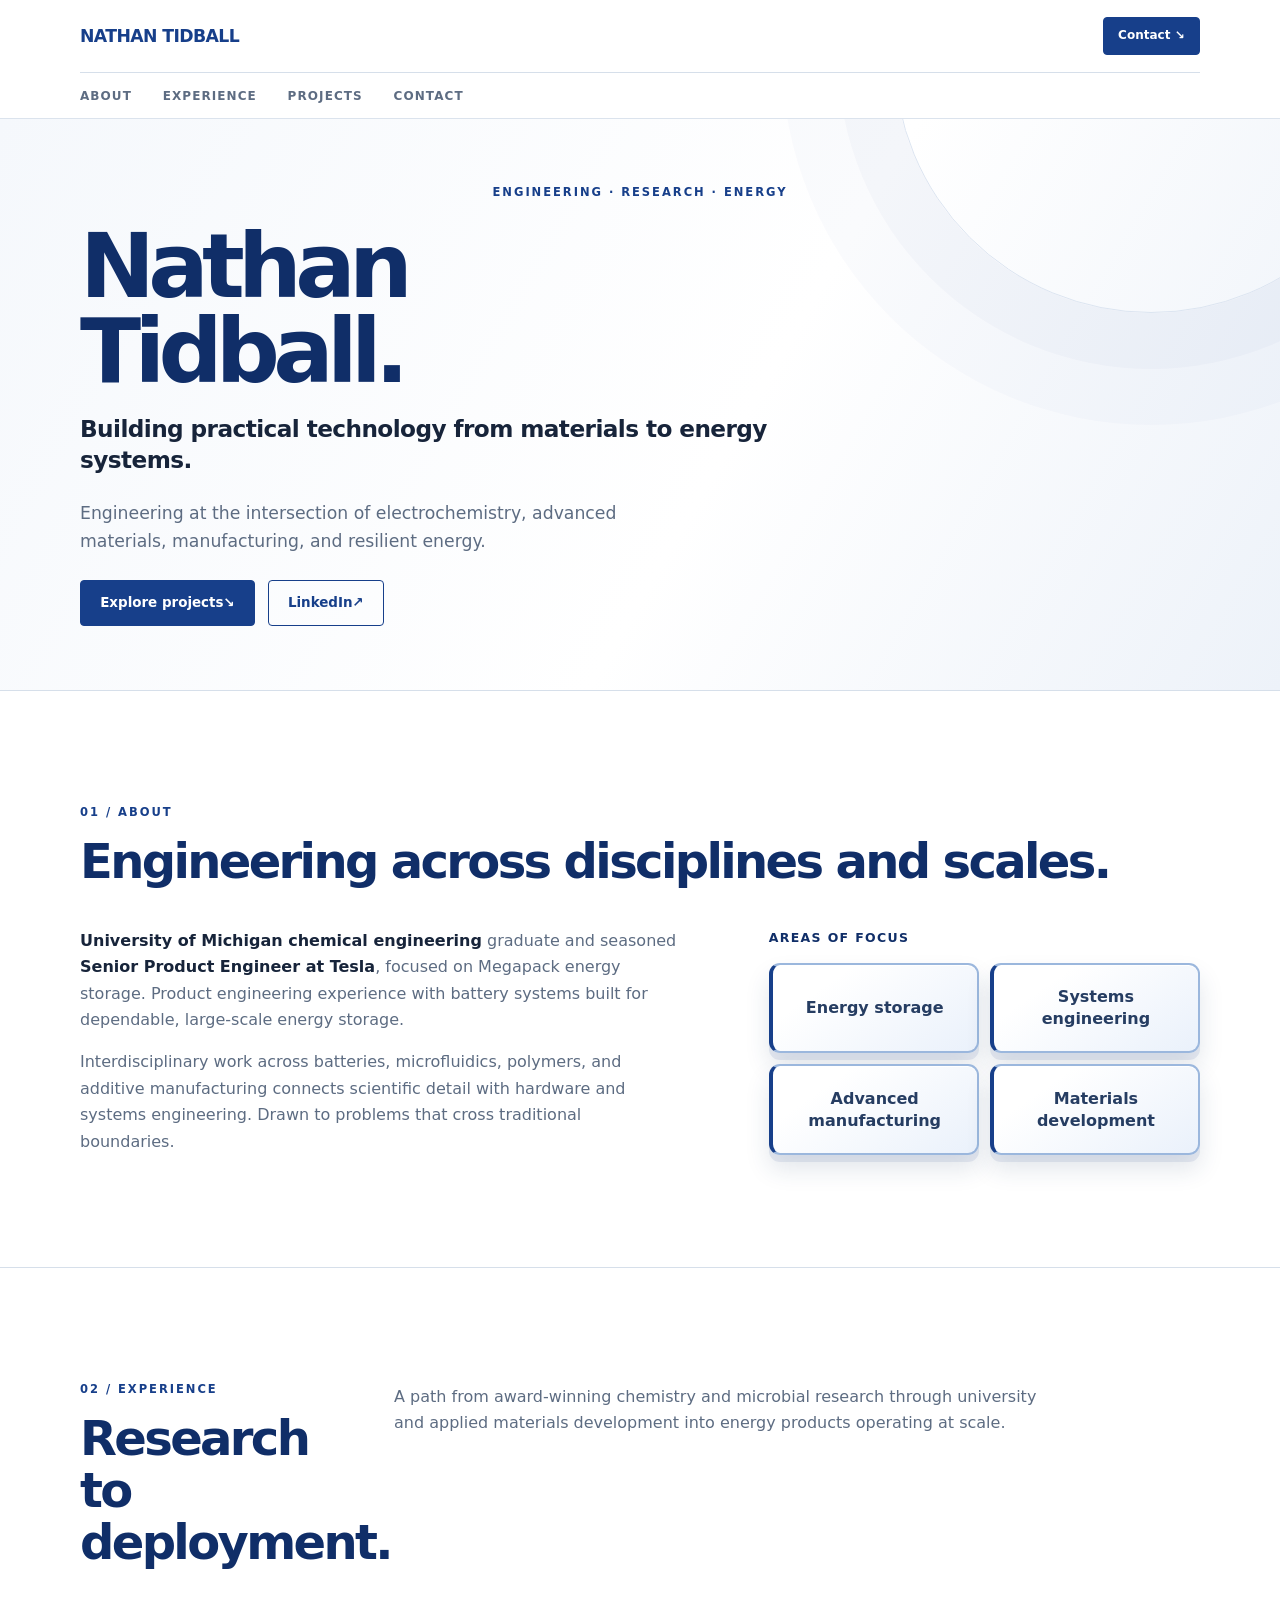
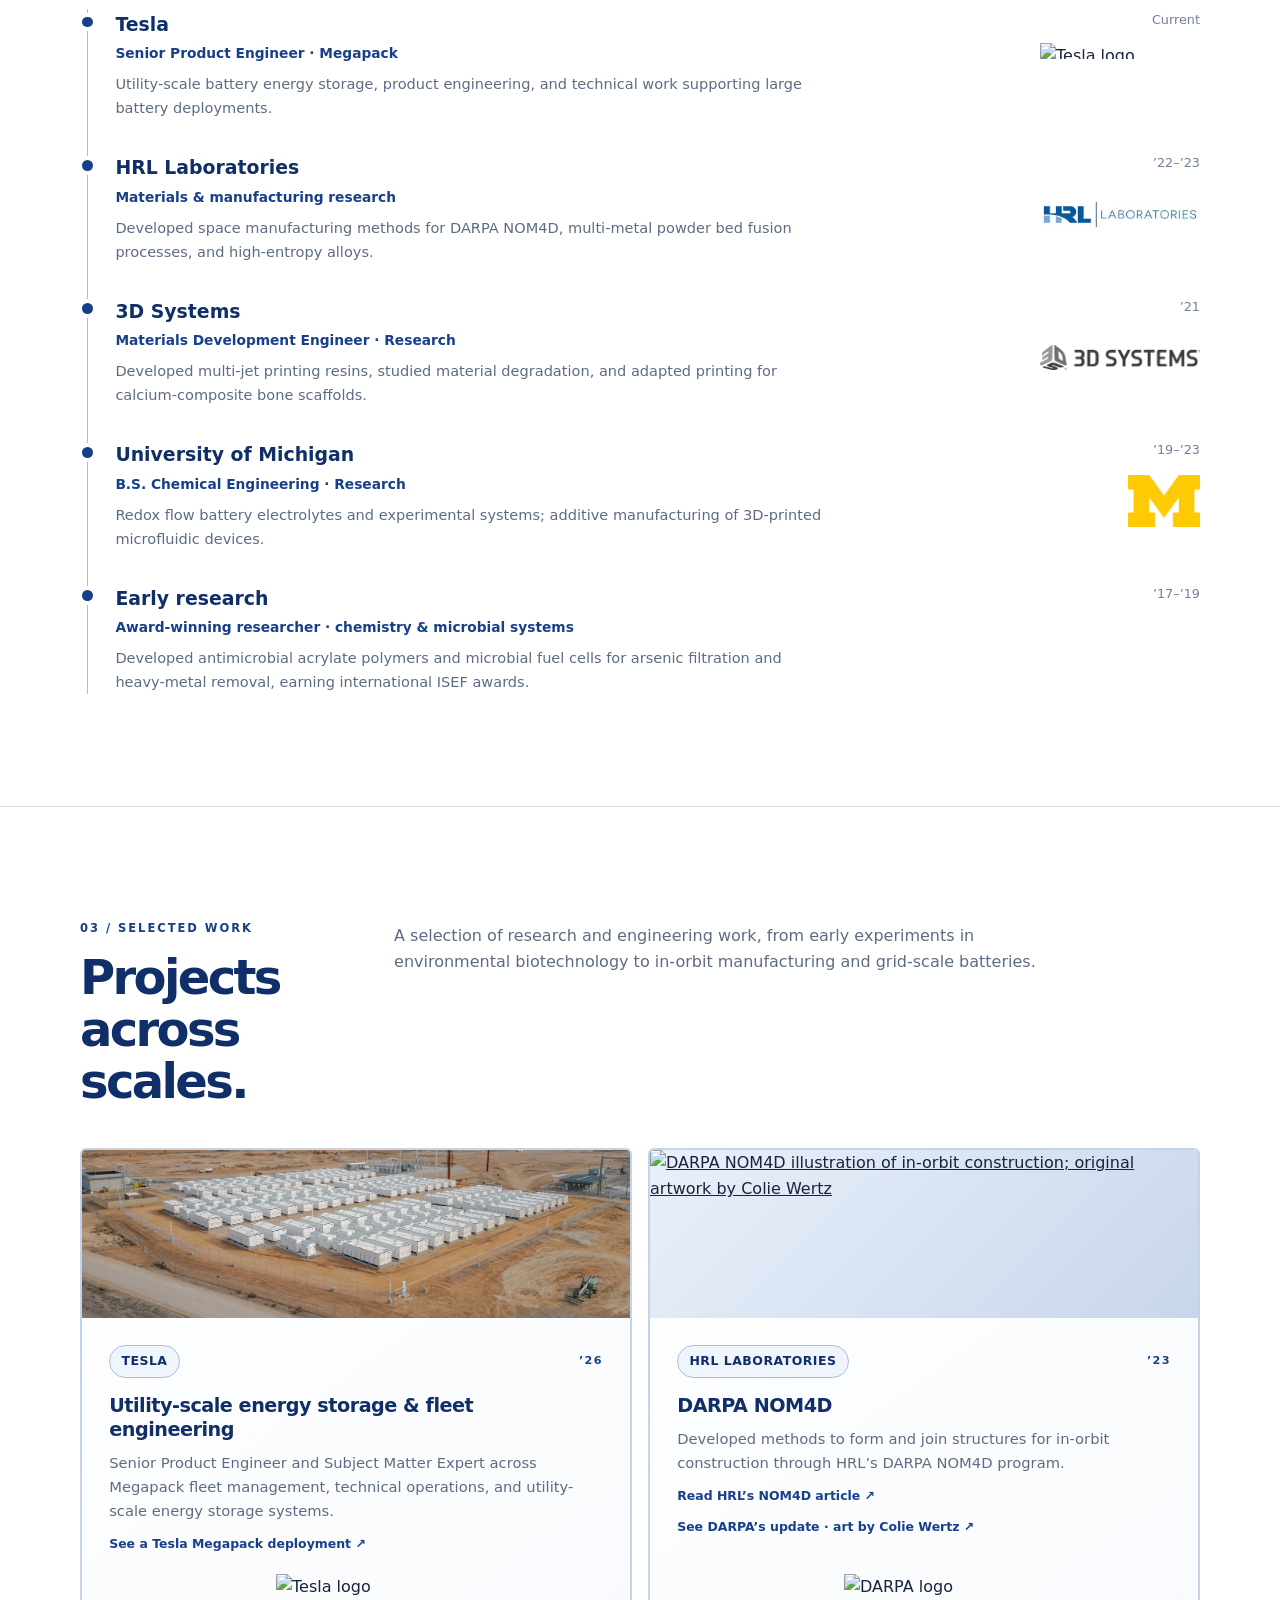
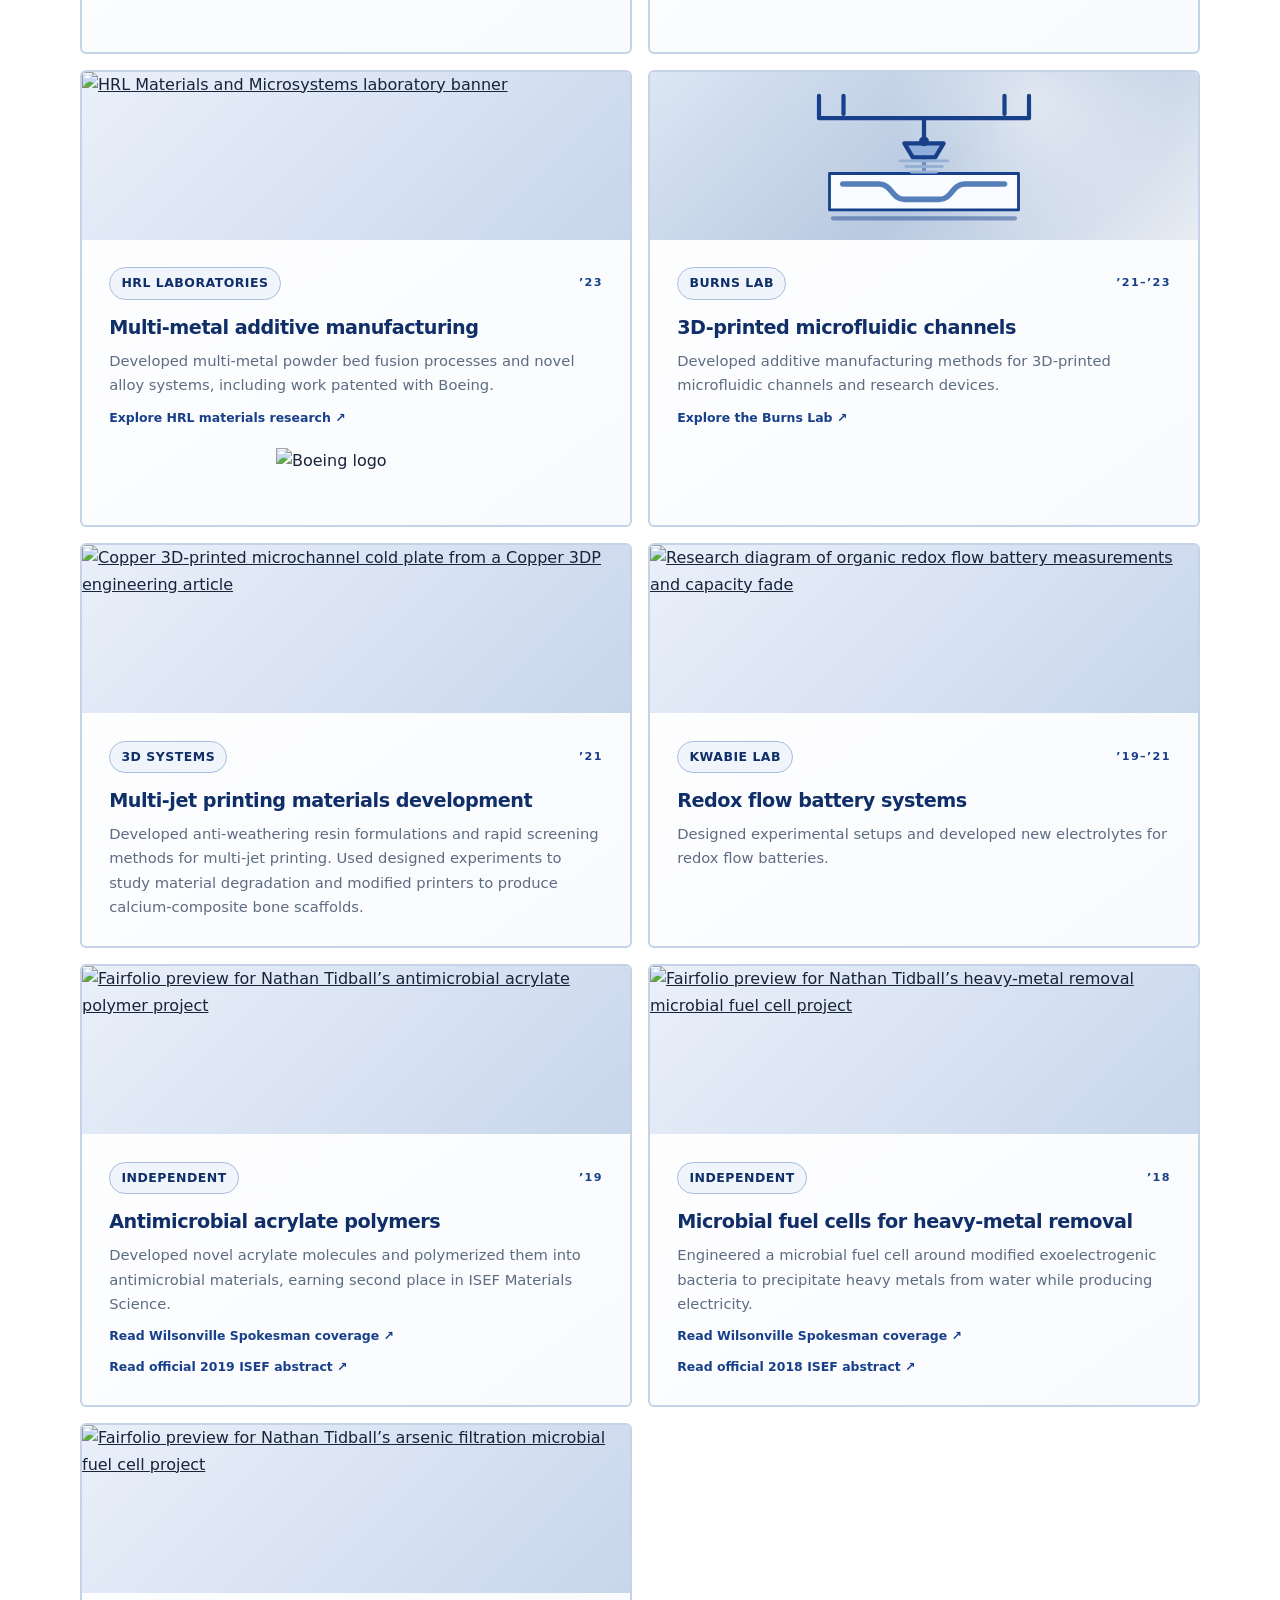
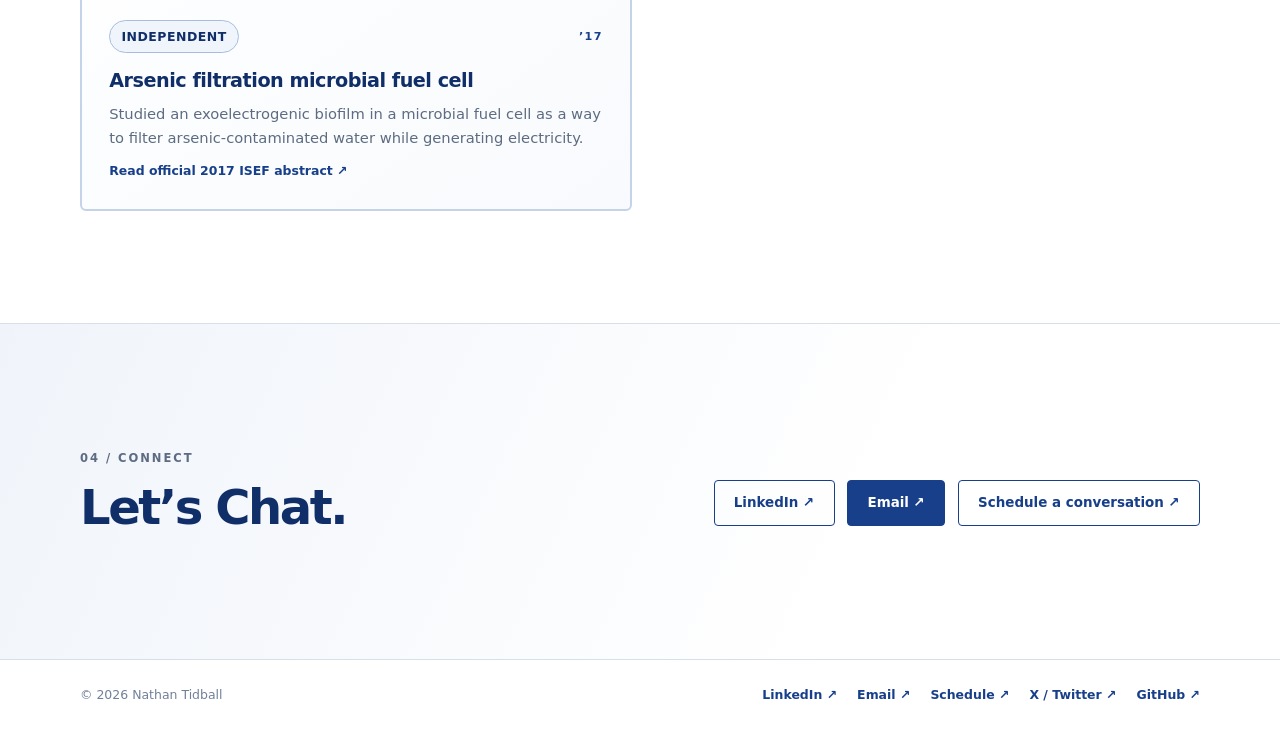
==== commit fd0fb7a4: "Link header contact action to contact section" ====
--- a/index.html
+++ b/index.html
@@ -69,11 +69,8 @@
     .nav-links { min-height: 46px; display: flex; gap: clamp(.8rem, 2.4vw, 2rem); align-items: center; list-style: none; margin: 0; padding: 0; border-top: 1px solid var(--line); }
     .nav-links a { text-decoration: none; color: var(--muted); font-size: .75rem; font-weight: 750; letter-spacing: .09em; }
     .nav-links a:hover { color: var(--blue); }
-    .header-actions { display: flex; align-items: center; gap: .45rem; }
-    .header-actions a { display: inline-flex; align-items: center; justify-content: center; min-height: 38px; padding: .45rem .7rem; border: 1px solid var(--line); border-radius: 4px; color: var(--blue); text-decoration: none; font-size: .75rem; font-weight: 800; white-space: nowrap; }
-    .header-actions a:hover { border-color: var(--blue); background: var(--soft-blue); }
-    .header-actions a:last-child { border-color: var(--blue); background: var(--blue); color: #fff; }
-    .header-actions a:last-child:hover { background: var(--blue-dark); }
+    .header-contact { display: inline-flex; align-items: center; justify-content: center; min-height: 38px; padding: .45rem .9rem; border: 1px solid var(--blue); border-radius: 4px; background: var(--blue); color: #fff; text-decoration: none; font-size: .75rem; font-weight: 800; white-space: nowrap; }
+    .header-contact:hover { background: var(--blue-dark); }
     .hero { position: relative; overflow: hidden; padding: clamp(2.8rem, 5vw, 4.5rem) 0; background: linear-gradient(120deg, #f5f8fc 0%, #fff 57%, #edf2f9 100%); border-bottom: 1px solid var(--line); }
     .hero::after { content: ""; position: absolute; width: 32rem; height: 32rem; top: -20rem; right: -8rem; border: 1px solid #dce5f1; border-radius: 50%; box-shadow: 0 0 0 3.5rem rgba(23,63,138,.025), 0 0 0 7rem rgba(23,63,138,.02); pointer-events: none; }
     .hero-layout { position: relative; z-index: 1; }
@@ -144,8 +141,7 @@
       .wrap { width: min(var(--max), calc(100% - 2rem)); }
       .nav-top { min-height: 62px; gap: .5rem; }
       .brand { font-size: .96rem; }
-      .header-actions { gap: .3rem; }
-      .header-actions a { min-height: 34px; padding: .35rem .5rem; font-size: .65rem; }
+      .header-contact { min-height: 34px; padding: .35rem .7rem; font-size: .65rem; }
       .nav-links { width: 100%; min-height: 42px; justify-content: space-between; gap: .3rem; }
       .nav-links a { font-size: .64rem; letter-spacing: .045em; }
       .section-head, .about-grid { grid-template-columns: 1fr; gap: 1rem; }
@@ -159,8 +155,7 @@
     }
     @media (max-width: 390px) {
       .nav-top { align-items: flex-start; flex-direction: column; }
-      .header-actions { width: 100%; }
-      .header-actions a { flex: 1; }
+      .header-contact { width: 100%; }
       .focus-panel ul { grid-template-columns: 1fr; }
       .focus-panel li { min-height: 68px; }
     }
@@ -173,11 +168,7 @@
     <nav class="nav wrap" aria-label="Main navigation">
       <div class="nav-top">
         <a class="brand" href="#top">NATHAN TIDBALL</a>
-        <div class="header-actions" aria-label="Quick contact links">
-          <a href="https://www.linkedin.com/in/nathantidball/" target="_blank" rel="noopener noreferrer">LinkedIn ↗</a>
-          <a href="mailto:nate.tidball@gmail.com" target="_blank" rel="noopener noreferrer">Email ↗</a>
-          <a href="/meet" target="_blank" rel="noopener noreferrer">Schedule ↗</a>
-        </div>
+        <a class="header-contact" href="#contact">Contact ↘</a>
       </div>
       <ul class="nav-links">
         <li><a href="#about">ABOUT</a></li>
@@ -229,7 +220,7 @@
         </div>
         <div class="timeline">
           <article class="timeline-item"><div><h3>Tesla</h3><p class="role">Senior Product Engineer · Megapack</p><p>Utility-scale battery energy storage, product engineering, and technical work supporting large battery deployments.</p></div><div class="timeline-side"><span class="timeline-date">Current</span><img class="timeline-logo" src="https://upload.wikimedia.org/wikipedia/commons/b/b8/Tesla%2C_Inc._-_Logo_%28black_script_version%29.svg" alt="Tesla logo" width="160" height="16" loading="lazy" decoding="async"></div></article>
-          <article class="timeline-item"><div><h3>HRL Laboratories</h3><p class="role">Materials &amp; manufacturing research</p><p>Developed space manufacturing methods for DARPA NOM4D, multi-metal powder bed fusion processes, and high-entropy alloys.</p></div><div class="timeline-side"><span class="timeline-date">’22–’23</span><img class="timeline-logo" src="assets/logos/hrl.png" alt="HRL Laboratories logo" width="464" height="90" loading="lazy" decoding="async"></div></article>
+          <article class="timeline-item"><div><h3>HRL Laboratories</h3><p class="role">Materials &amp; manufacturing research</p><p>Developed space manufacturing methods for DARPA NOM4D, multi-metal powder bed fusion processes, and high-entropy alloys.</p></div><div class="timeline-side"><span class="timeline-date">’22–’23</span><img class="timeline-logo" src="assets/logos/hrl-2022.png" alt="HRL Laboratories logo" width="464" height="90" loading="lazy" decoding="async"></div></article>
           <article class="timeline-item"><div><h3>3D Systems</h3><p class="role">Materials Development Engineer · Research</p><p>Developed multi-jet printing resins, studied material degradation, and adapted printing for calcium-composite bone scaffolds.</p></div><div class="timeline-side"><span class="timeline-date">’21</span><img class="timeline-logo" src="assets/logos/3d-systems.png" alt="3D Systems logo" width="645" height="101" loading="lazy" decoding="async"></div></article>
           <article class="timeline-item"><div><h3>University of Michigan</h3><p class="role">B.S. Chemical Engineering · Research</p><p>Redox flow battery electrolytes and experimental systems; additive manufacturing of 3D-printed microfluidic devices.</p></div><div class="timeline-side"><span class="timeline-date">’19–’23</span><img class="timeline-logo michigan" src="assets/logos/michigan.png" alt="University of Michigan Block M logo" width="300" height="214" loading="lazy" decoding="async"></div></article>
           <article class="timeline-item"><div><h3>Early research</h3><p class="role">Award-winning researcher · chemistry &amp; microbial systems</p><p>Developed antimicrobial acrylate polymers and microbial fuel cells for arsenic filtration and heavy-metal removal, earning international ISEF awards.</p></div><div class="timeline-side"><span class="timeline-date">’17–’19</span></div></article>
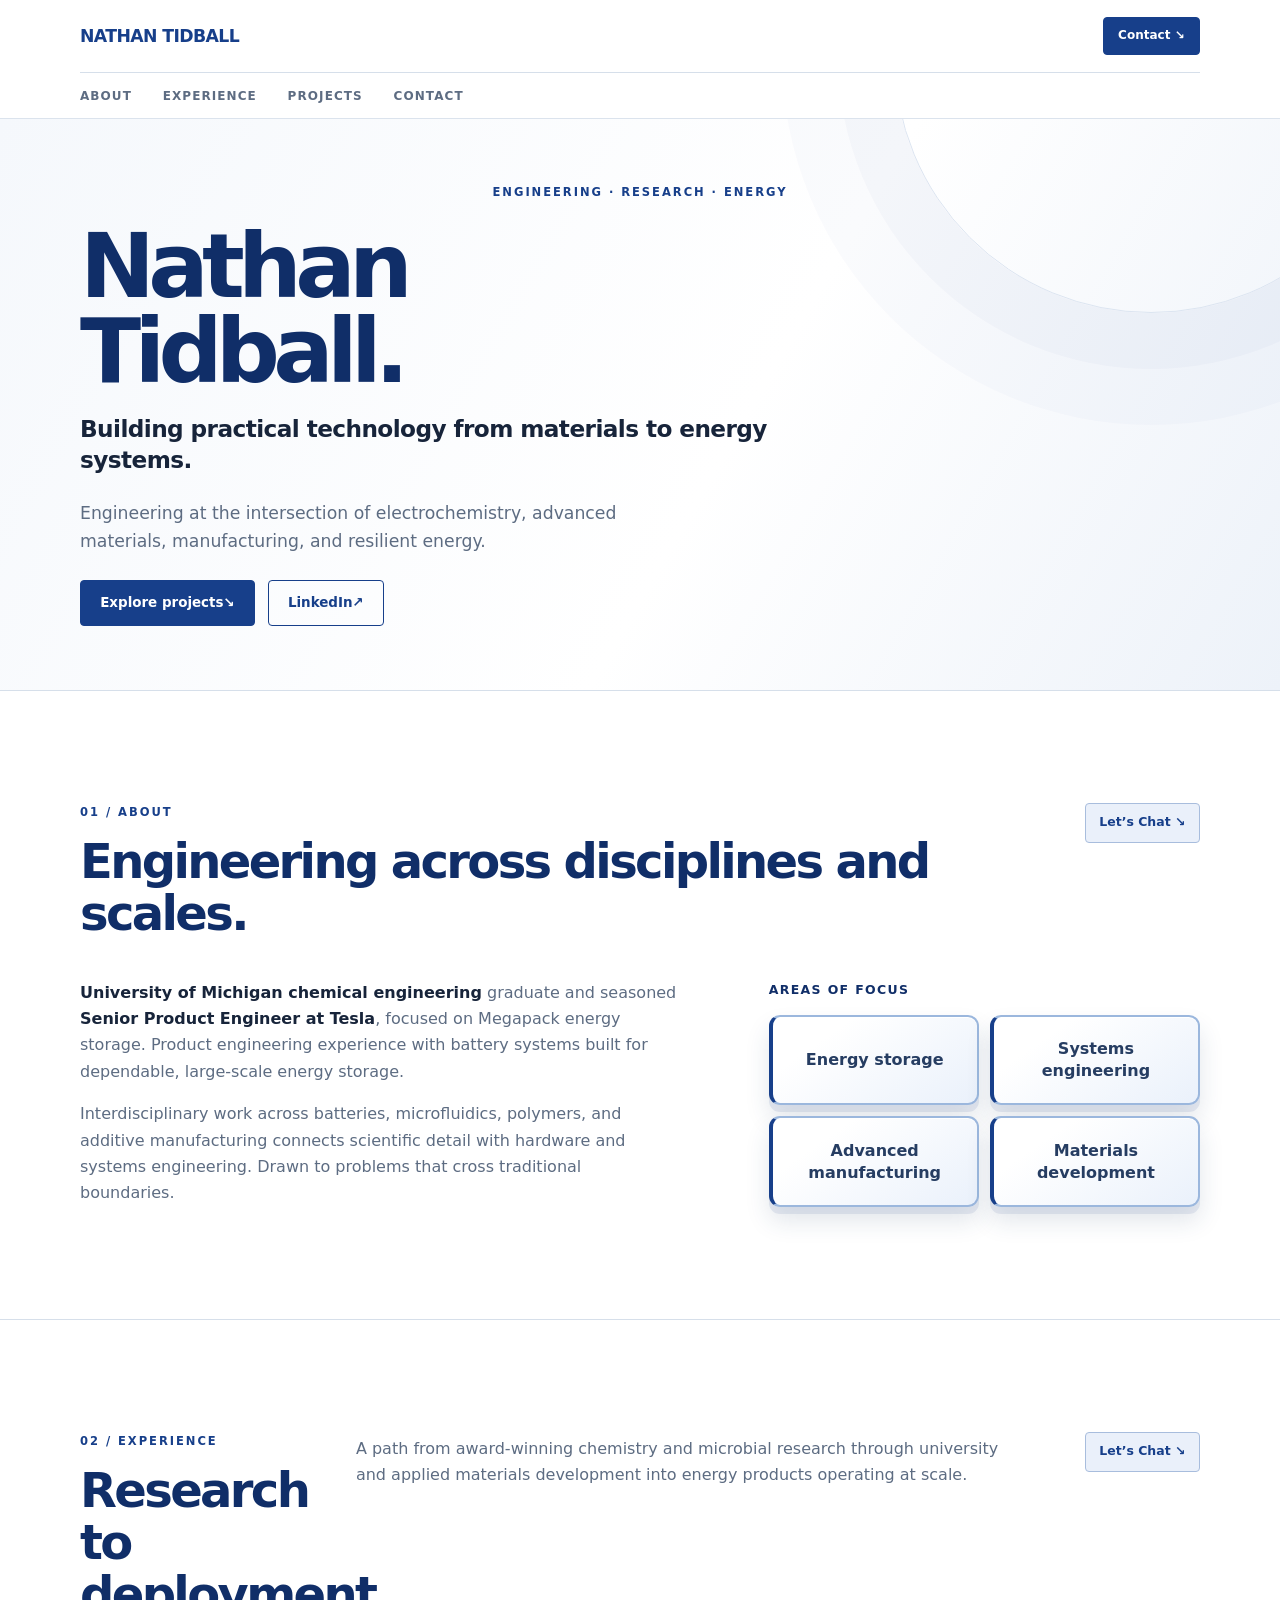
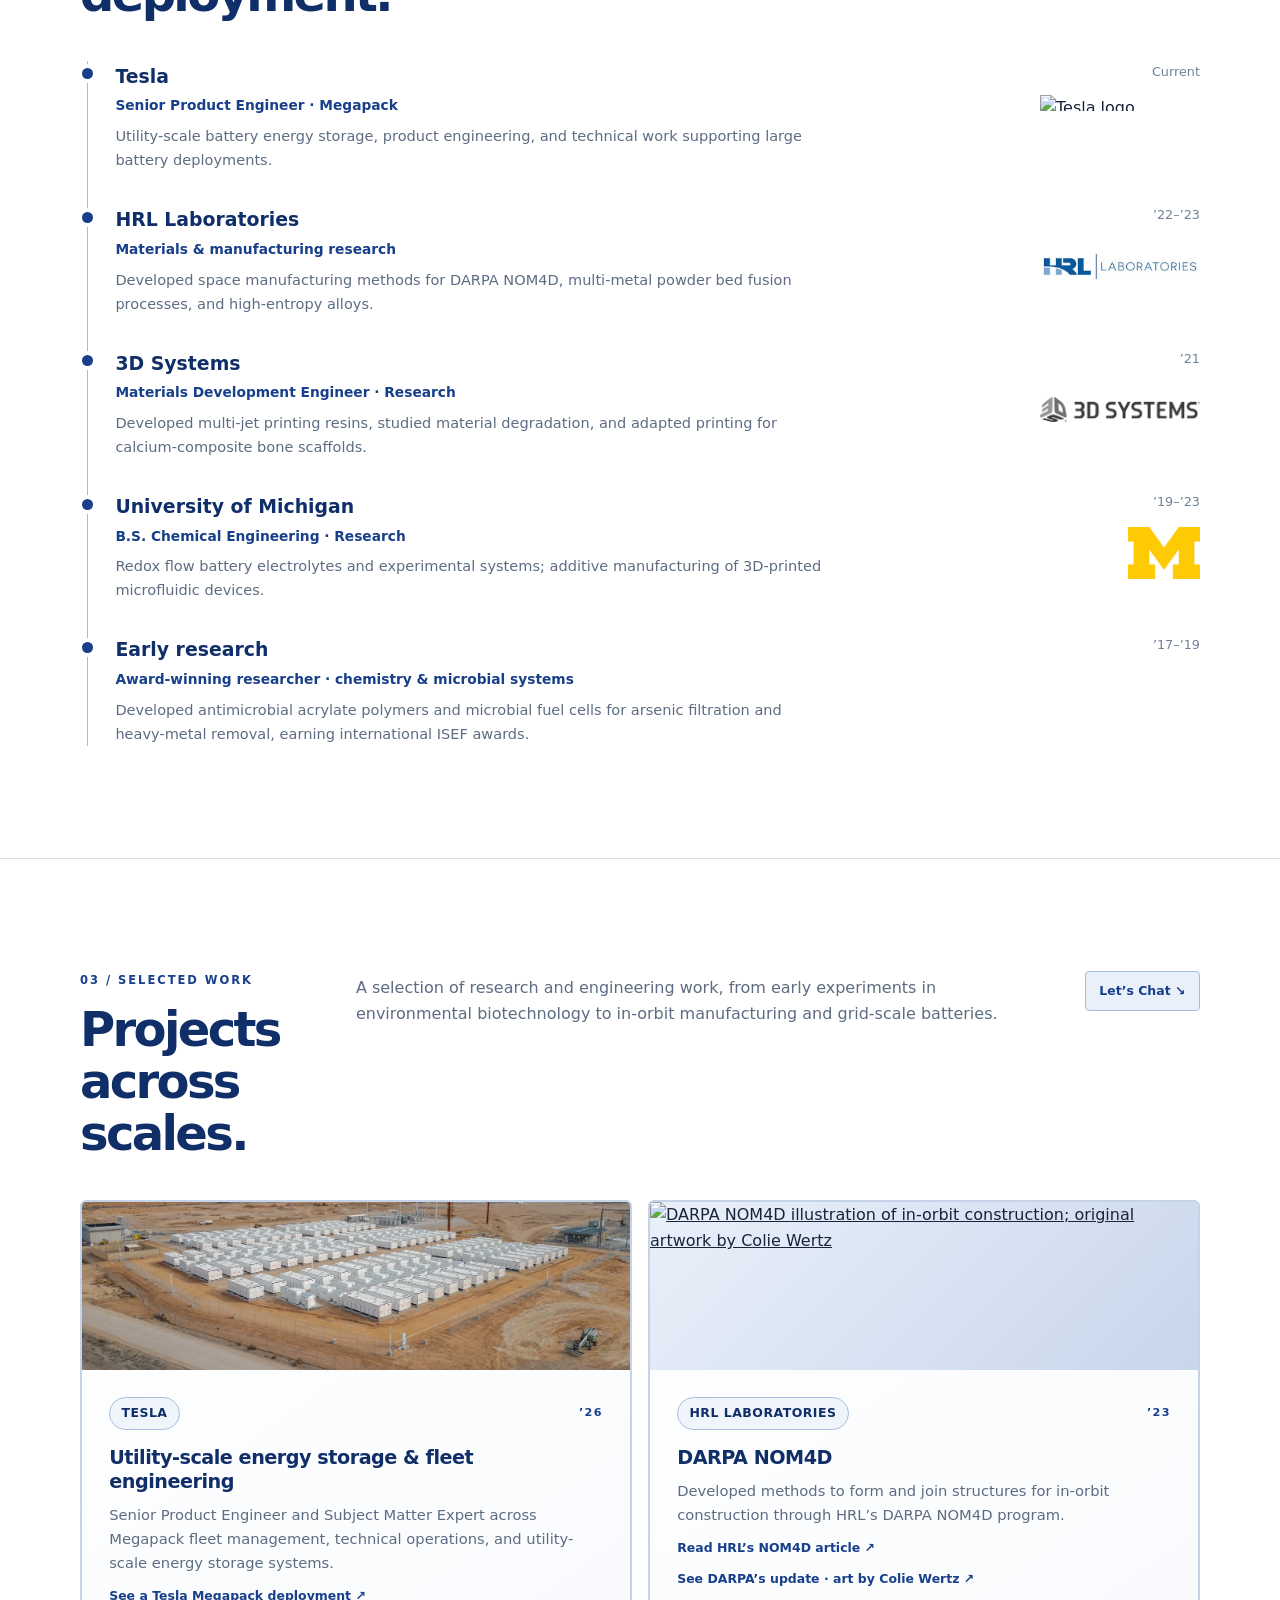
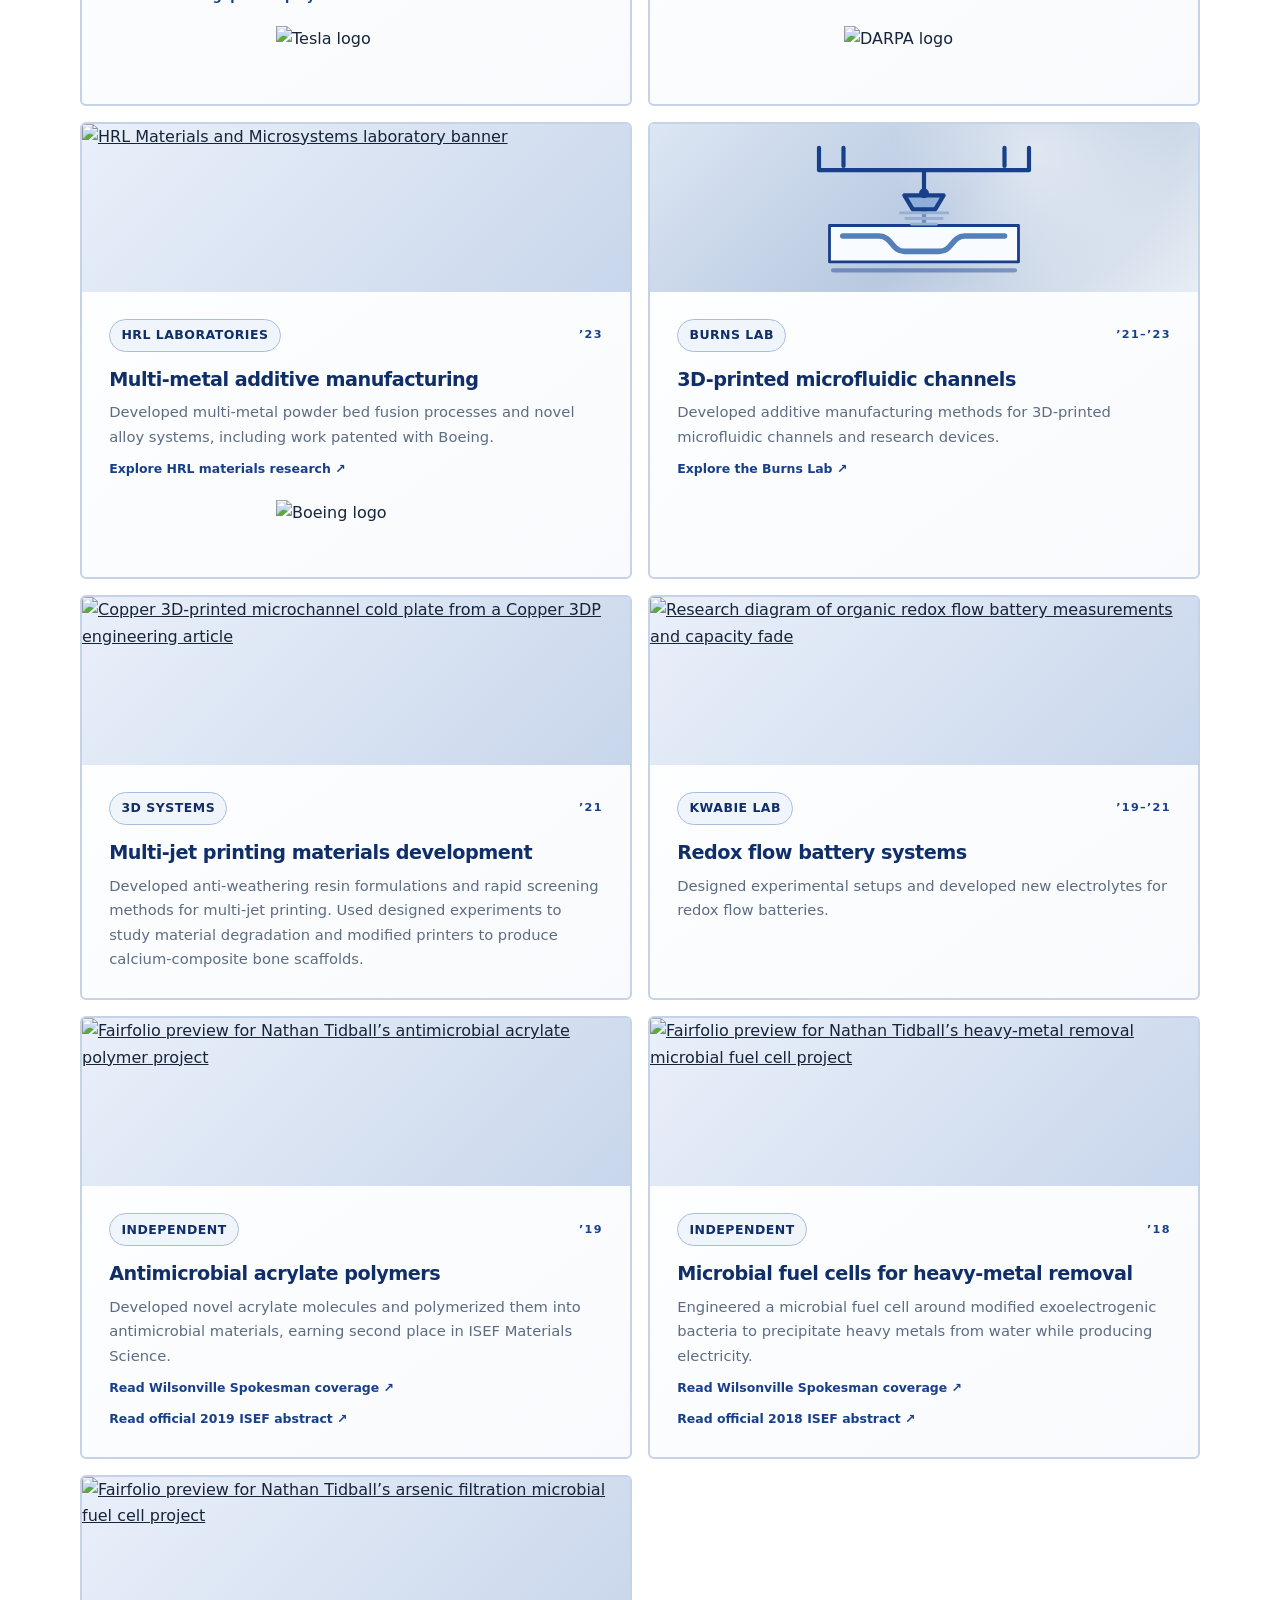
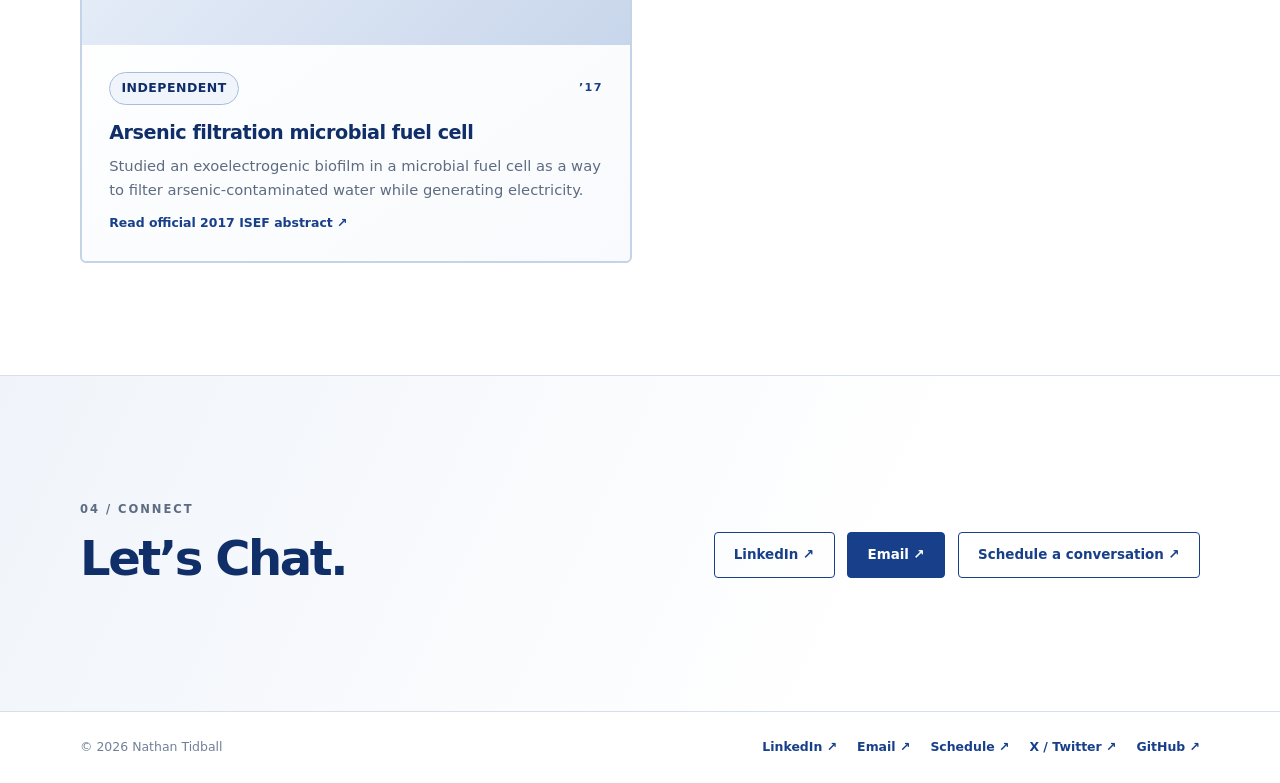
==== commit a9e20f80: "Add contact links to section headers" ====
--- a/index.html
+++ b/index.html
@@ -86,10 +86,12 @@
     .button.secondary { background: transparent; color: var(--blue); }
     .button.secondary:hover { background: var(--soft-blue); }
     main > section { padding: clamp(4.5rem, 9vw, 7rem) 0; border-bottom: 1px solid var(--line); }
-    .section-head { display: grid; grid-template-columns: minmax(180px, .7fr) 2fr; gap: 2rem; align-items: start; margin-bottom: 2.5rem; }
-    .about-head { grid-template-columns: 1fr; }
+    .section-head { display: grid; grid-template-columns: minmax(180px, .7fr) minmax(0, 2fr) auto; gap: 2rem; align-items: start; margin-bottom: 2.5rem; }
+    .about-head { grid-template-columns: 1fr auto; }
     .section-head h2 { margin: 0; color: var(--blue-dark); font-size: clamp(2rem, 4vw, 3rem); letter-spacing: -.055em; line-height: 1.08; }
     .section-intro { max-width: 650px; margin: .25rem 0 0; color: var(--muted); }
+    .section-chat { display: inline-flex; align-items: center; justify-content: center; min-height: 40px; padding: .45rem .85rem; border: 1px solid #a8bddd; border-radius: 4px; background: var(--soft-blue); color: var(--blue); font-size: .78rem; font-weight: 800; text-decoration: none; white-space: nowrap; }
+    .section-chat:hover { border-color: var(--blue); background: #dce8fa; }
     .about-grid { display: grid; grid-template-columns: 1.25fr .9fr; gap: clamp(2rem, 7vw, 6rem); align-items: stretch; }
     .about-copy, .focus-panel { display: flex; flex-direction: column; }
     .about-copy { justify-content: space-between; }
@@ -146,6 +148,7 @@
       .nav-links a { font-size: .64rem; letter-spacing: .045em; }
       .section-head, .about-grid { grid-template-columns: 1fr; gap: 1rem; }
       .section-head { margin-bottom: 1.7rem; }
+      .section-chat { justify-self: start; }
       .project-grid { grid-template-columns: 1fr; }
       .project { min-height: auto; }
       .project-art-link, .project-visual { height: 150px; }
@@ -199,6 +202,7 @@
       <div class="wrap">
         <div class="section-head about-head">
           <div><p class="section-kicker">01 / About</p><h2 id="about-title">Engineering across disciplines and scales.</h2></div>
+          <a class="section-chat" href="#contact">Let’s Chat ↘</a>
         </div>
         <div class="about-grid">
           <div class="about-copy">
@@ -217,6 +221,7 @@
         <div class="section-head">
           <div><p class="section-kicker">02 / Experience</p><h2 id="experience-title">Research to deployment.</h2></div>
           <p class="section-intro">A path from award-winning chemistry and microbial research through university and applied materials development into energy products operating at scale.</p>
+          <a class="section-chat" href="#contact">Let’s Chat ↘</a>
         </div>
         <div class="timeline">
           <article class="timeline-item"><div><h3>Tesla</h3><p class="role">Senior Product Engineer · Megapack</p><p>Utility-scale battery energy storage, product engineering, and technical work supporting large battery deployments.</p></div><div class="timeline-side"><span class="timeline-date">Current</span><img class="timeline-logo" src="https://upload.wikimedia.org/wikipedia/commons/b/b8/Tesla%2C_Inc._-_Logo_%28black_script_version%29.svg" alt="Tesla logo" width="160" height="16" loading="lazy" decoding="async"></div></article>
@@ -232,6 +237,7 @@
         <div class="section-head">
           <div><p class="section-kicker">03 / Selected work</p><h2 id="projects-title">Projects across scales.</h2></div>
           <p class="section-intro">A selection of research and engineering work, from early experiments in environmental biotechnology to in-orbit manufacturing and grid-scale batteries.</p>
+          <a class="section-chat" href="#contact">Let’s Chat ↘</a>
         </div>
         <div class="project-grid">
           <article class="project">
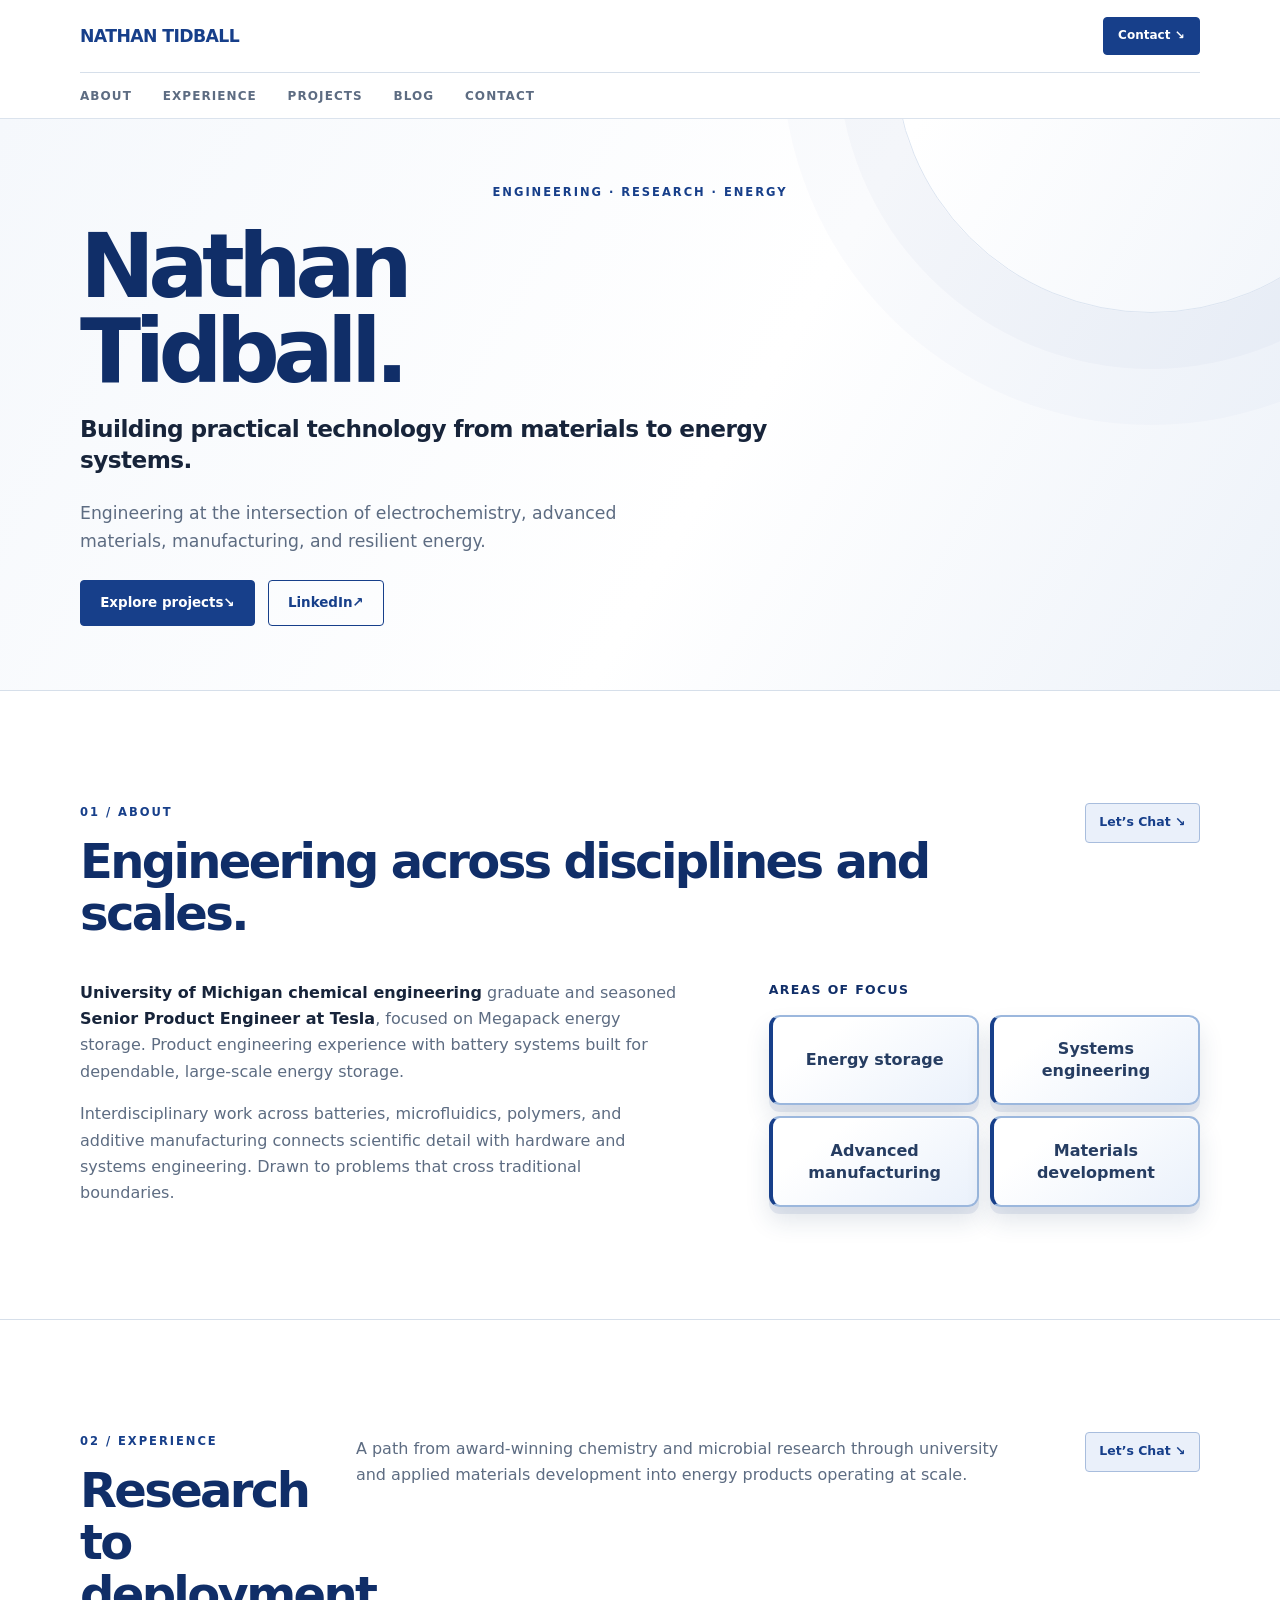
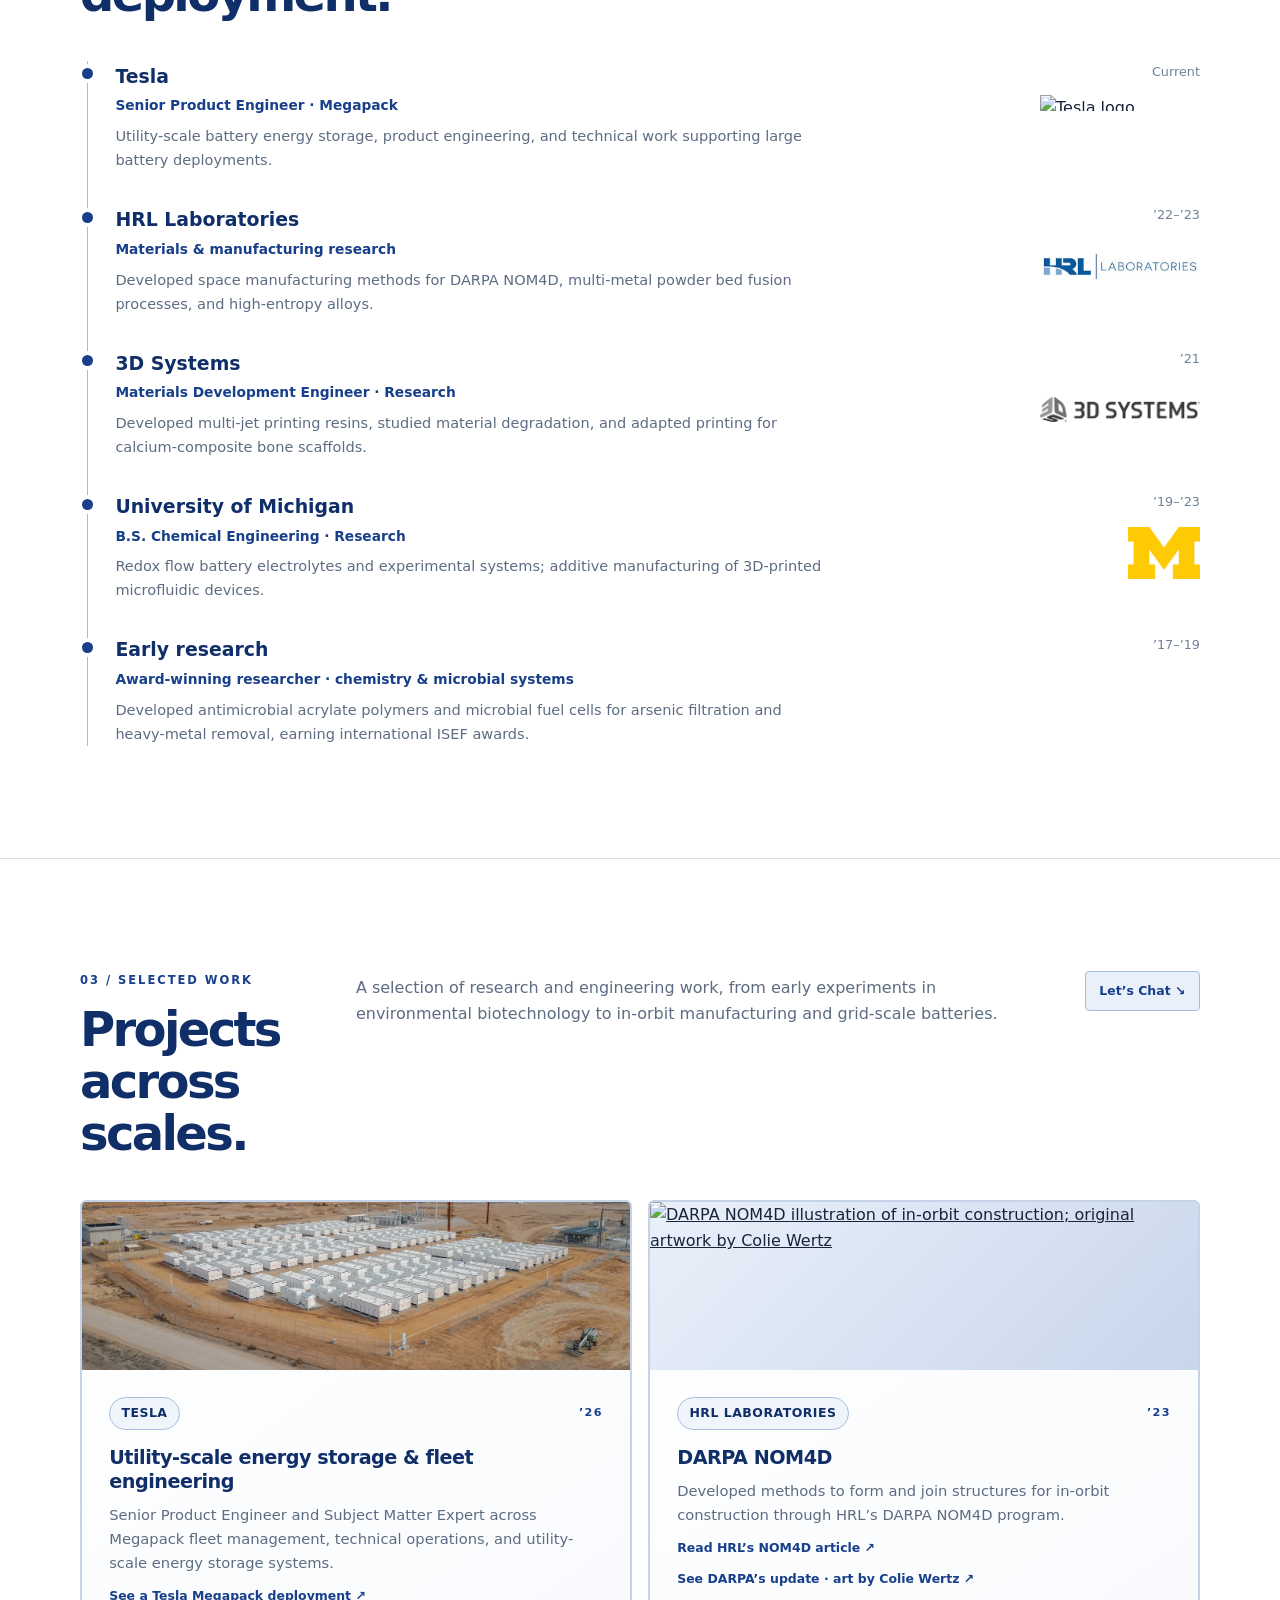
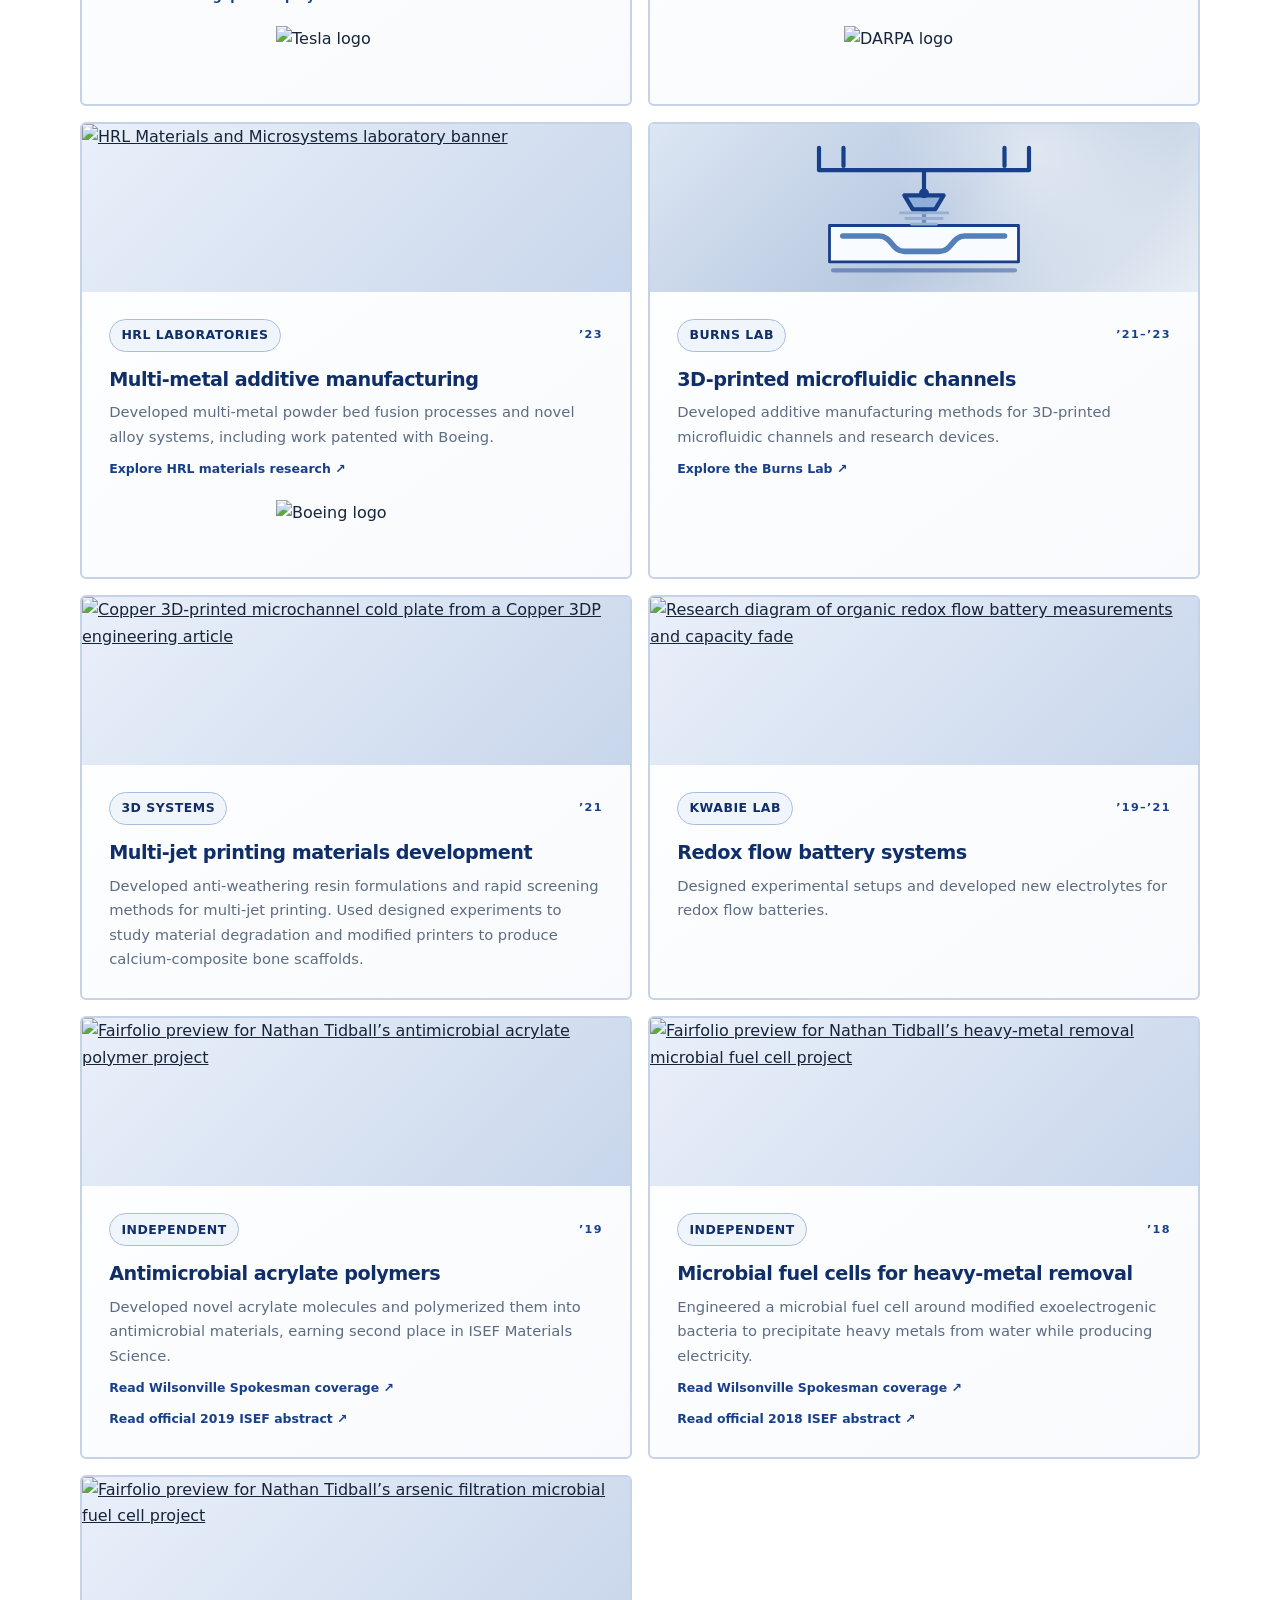
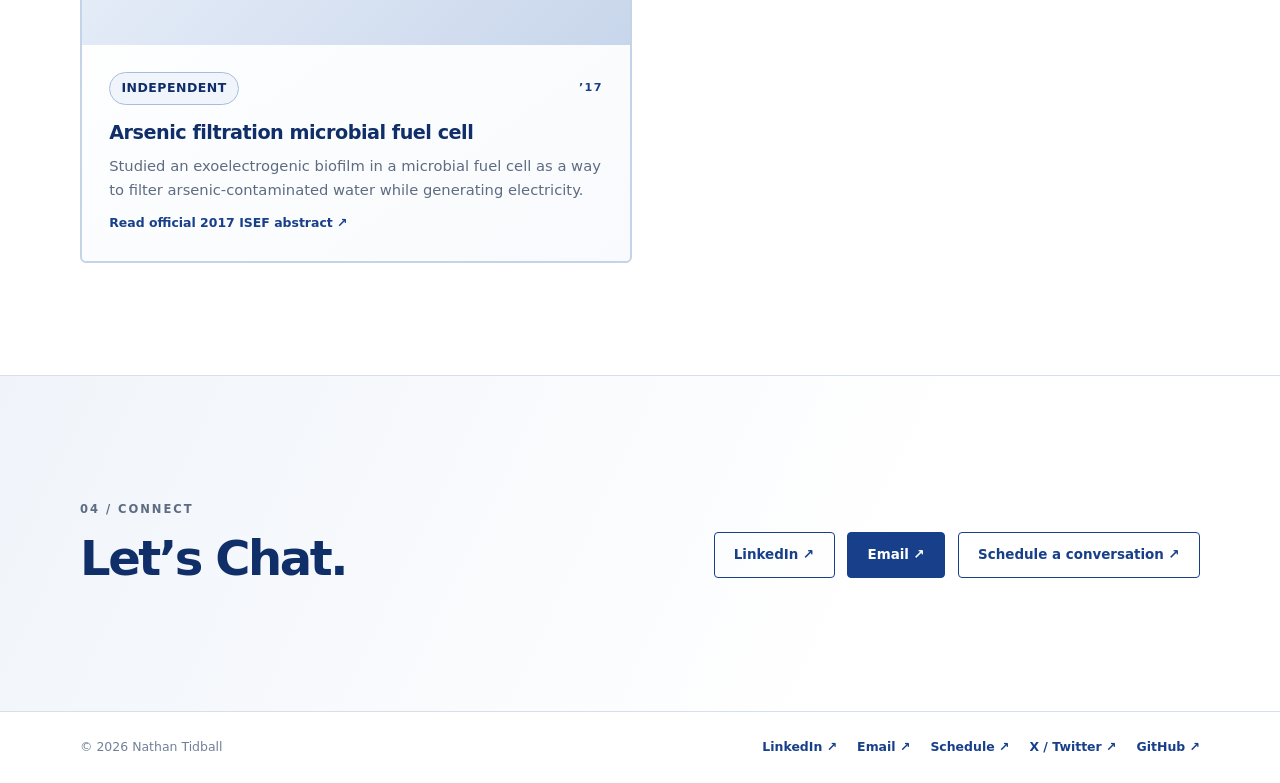
==== commit 1efa01cb: "Add blog navigation and empty blog page" ====
--- a/index.html
+++ b/index.html
@@ -177,6 +177,7 @@
         <li><a href="#about">ABOUT</a></li>
         <li><a href="#experience">EXPERIENCE</a></li>
         <li><a href="#projects">PROJECTS</a></li>
+        <li><a href="/blog/">BLOG</a></li>
         <li><a href="#contact">CONTACT</a></li>
       </ul>
     </nav>
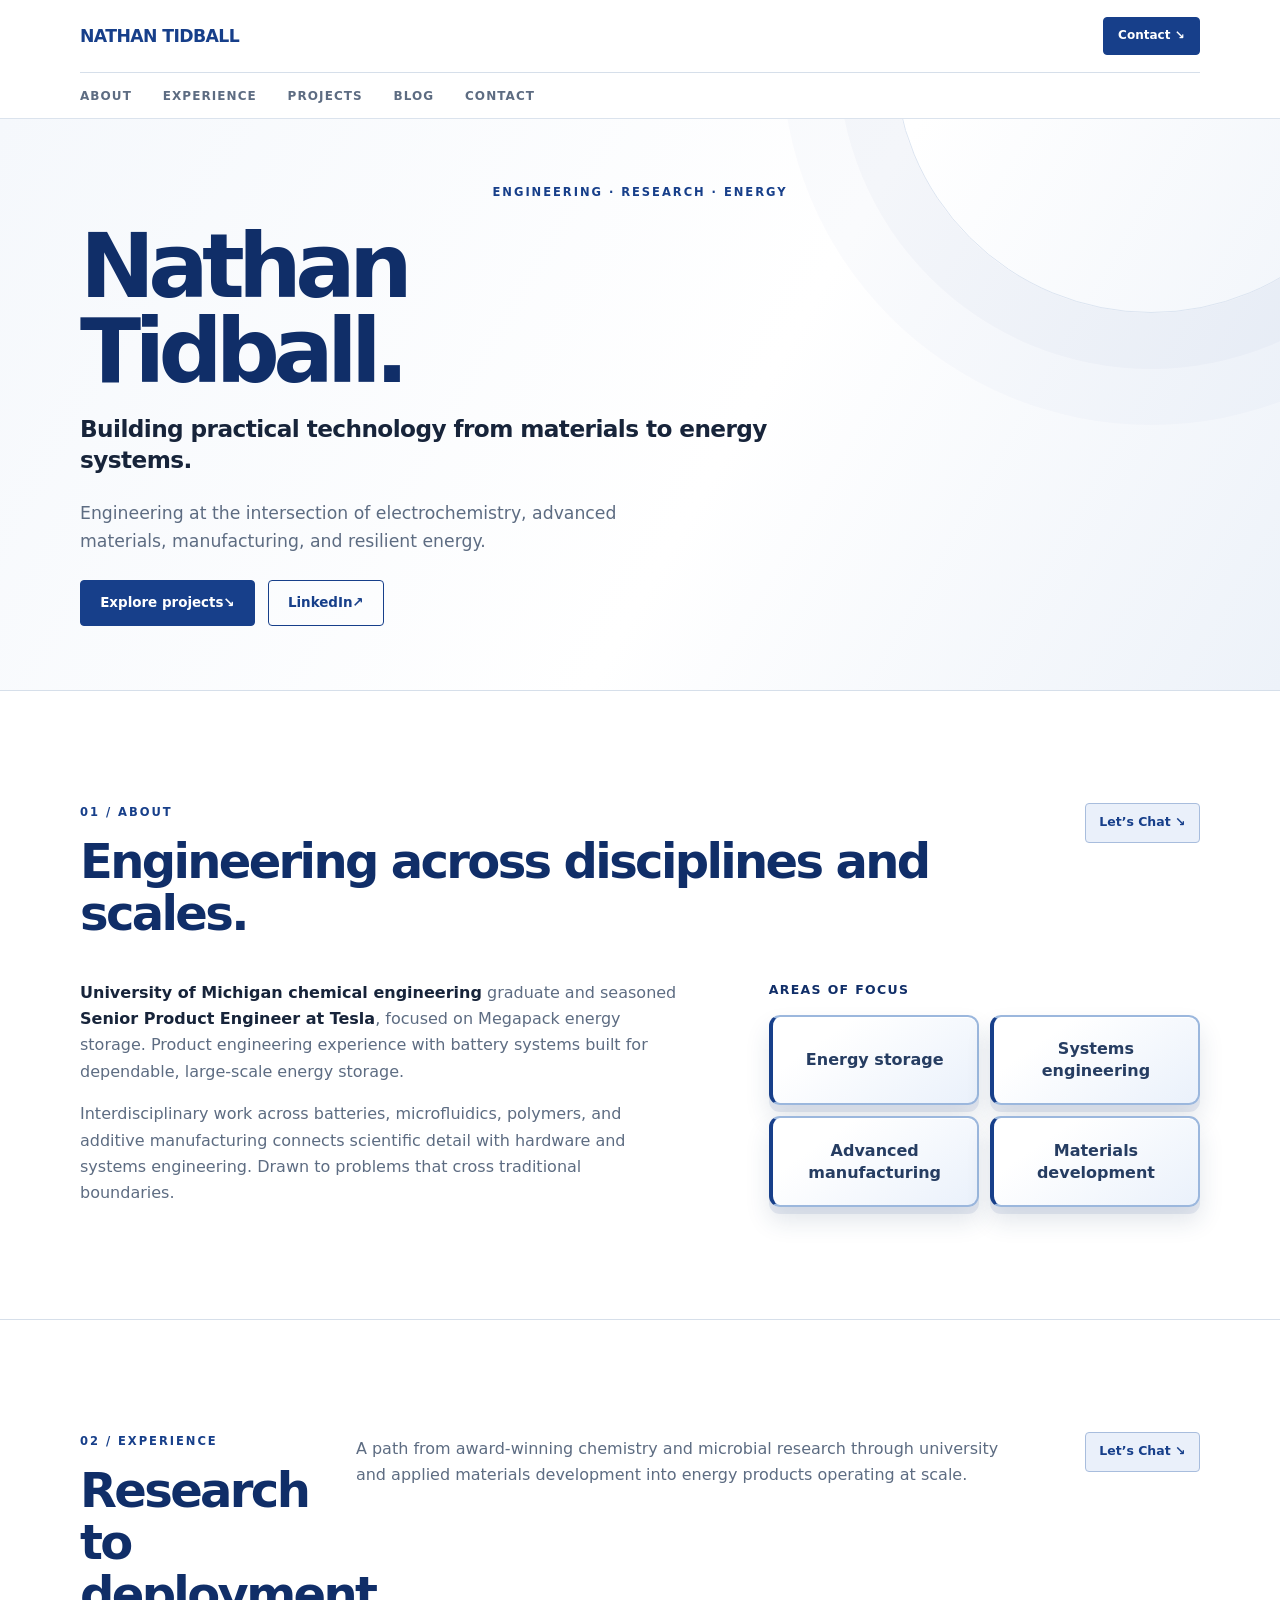
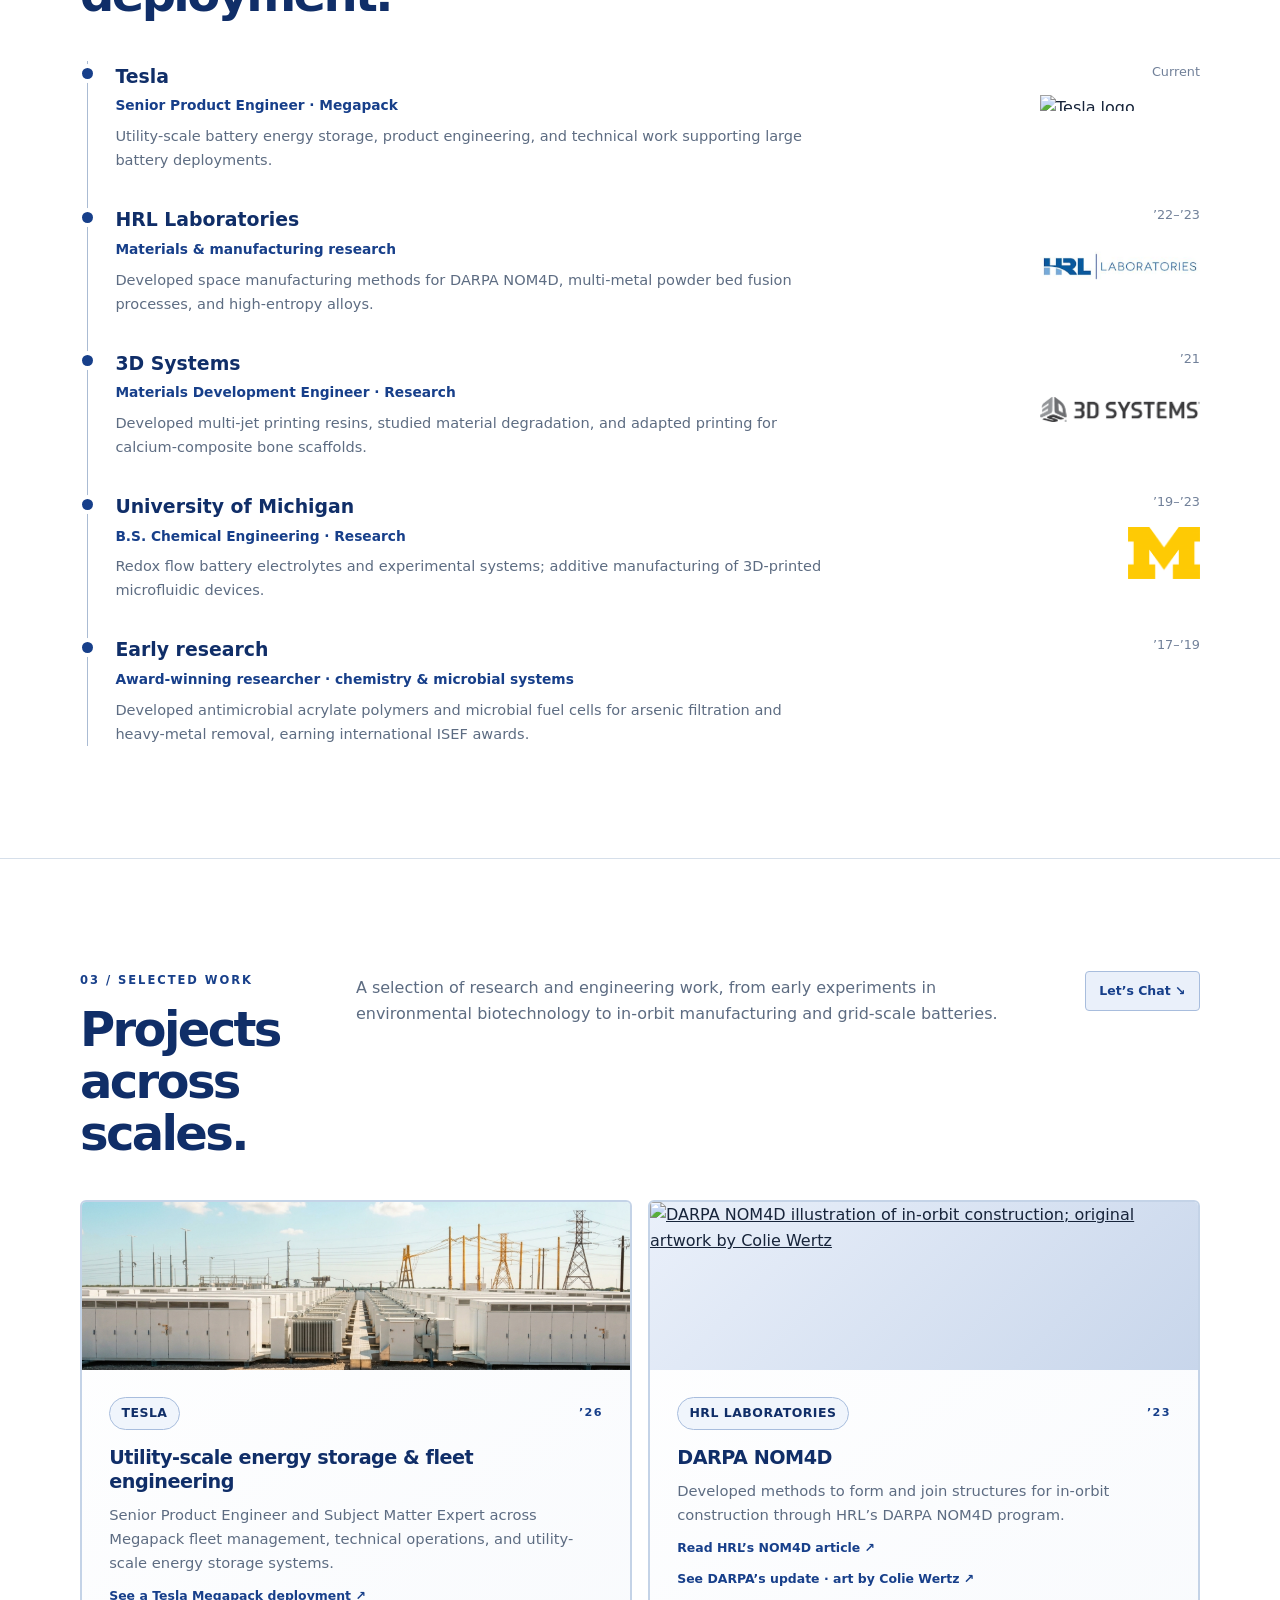
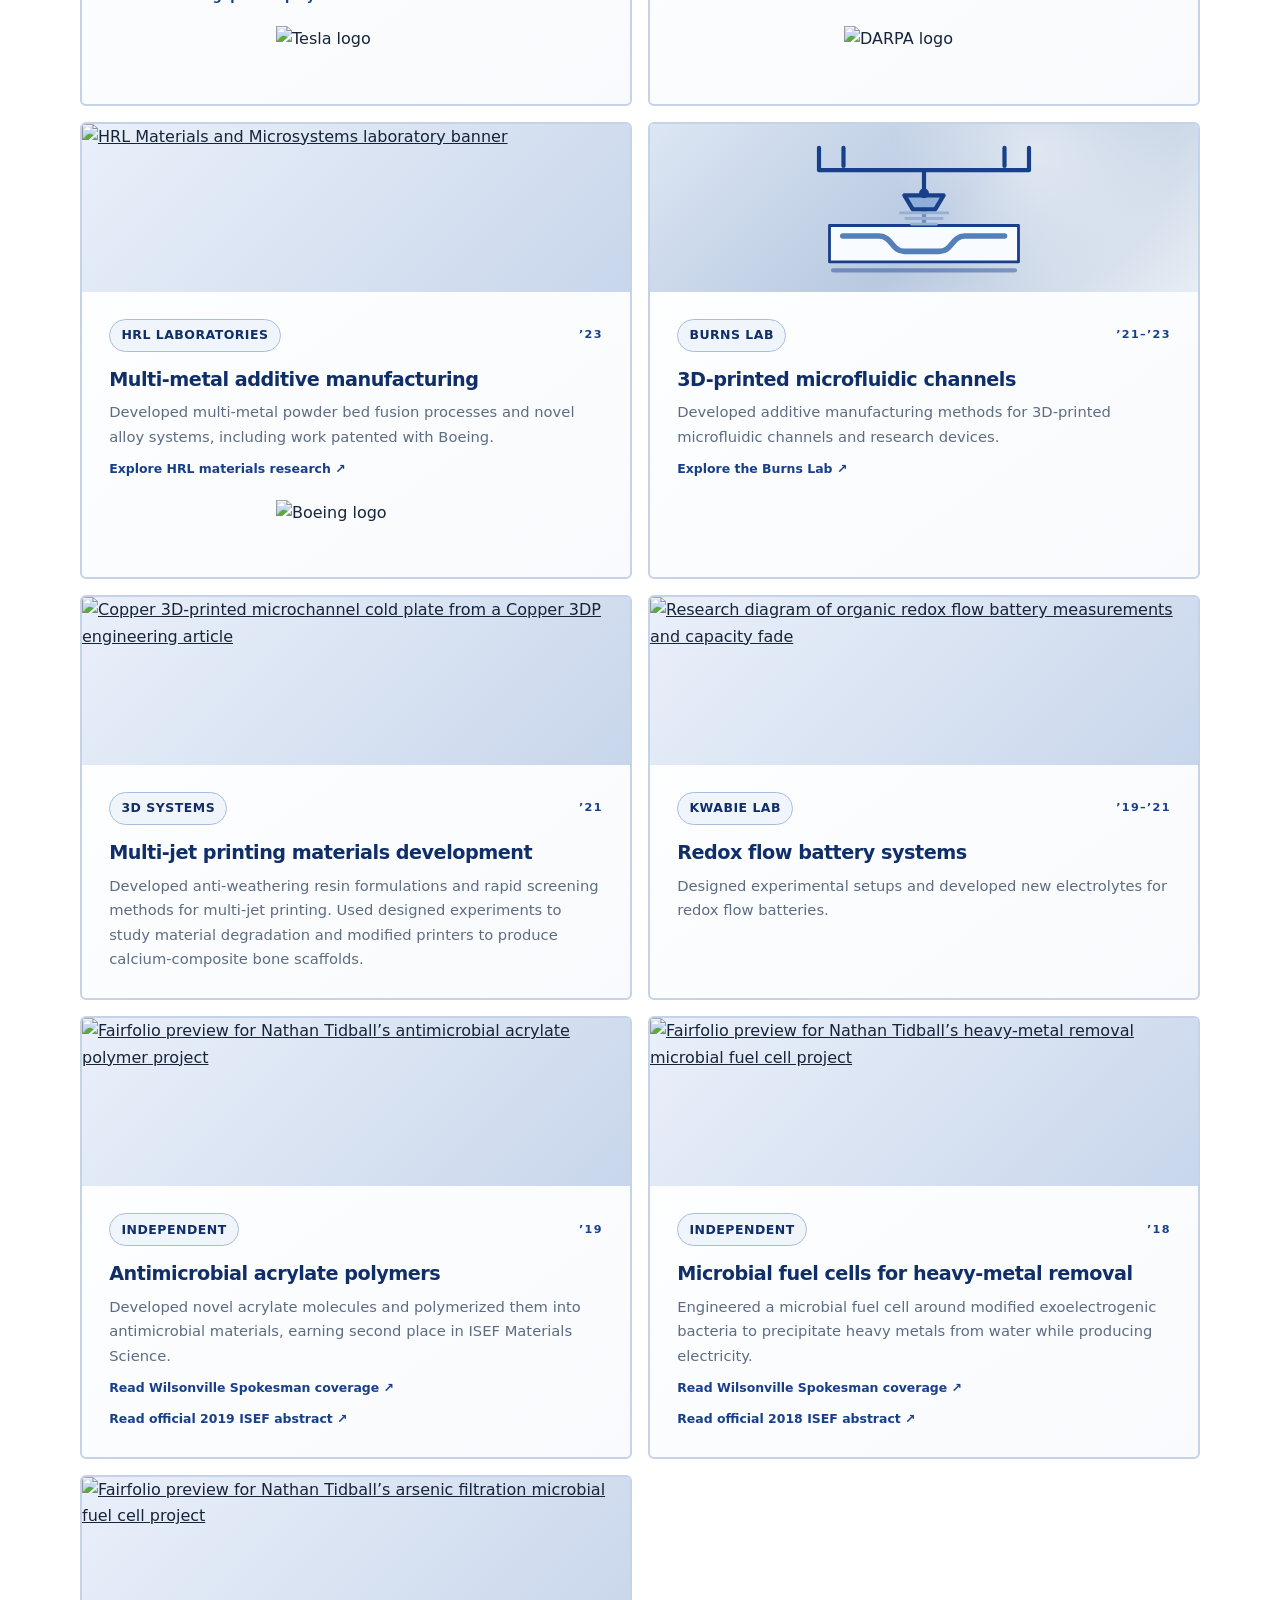
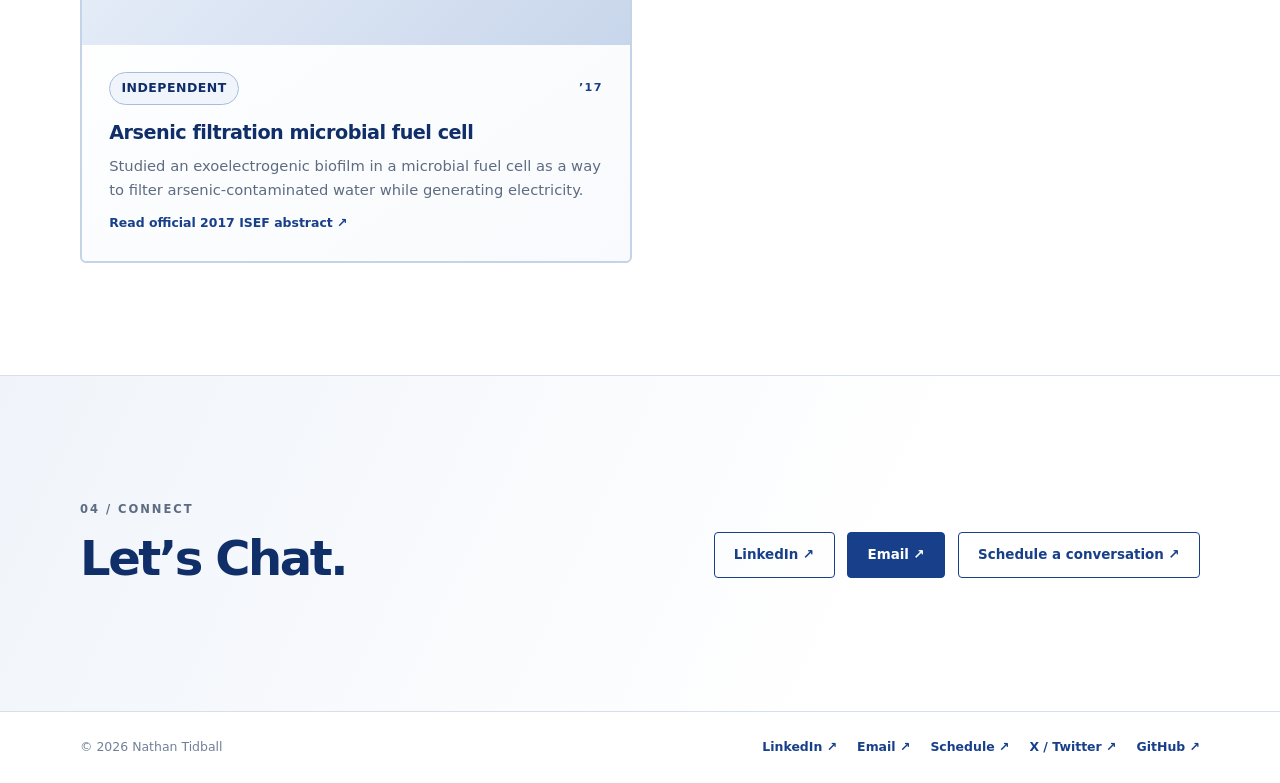
==== commit 5106d358: "Use Augment-wh concept image for storage project" ====
--- a/index.html
+++ b/index.html
@@ -242,7 +242,7 @@
         </div>
         <div class="project-grid">
           <article class="project">
-            <a class="project-art-link" href="https://x.com/Tesla_Megapack/status/2016567540315804049" target="_blank" rel="noopener noreferrer" aria-label="Open Tesla Megapack’s utility-scale storage post in a new tab"><img class="project-art" src="assets/reid-gardner-energy-storage.webp" alt="Aerial view of utility-scale battery enclosures at the Reid Gardner energy storage site in Nevada" width="1400" height="563" loading="lazy" decoding="async"></a>
+            <a class="project-art-link" href="https://x.com/Tesla_Megapack/status/2016567540315804049" target="_blank" rel="noopener noreferrer" aria-label="Open Tesla Megapack’s utility-scale storage post in a new tab"><img class="project-art" src="assets/battery-site-concept.jpeg" alt="Battery enclosures, transformers, and transmission lines at a utility-scale storage site" width="2048" height="512" loading="lazy" decoding="async"></a>
             <div class="project-content"><div class="project-meta"><span>Tesla</span><span>’26</span></div><h3>Utility-scale energy storage &amp; fleet engineering</h3><p>Senior Product Engineer and Subject Matter Expert across Megapack fleet management, technical operations, and utility-scale energy storage systems.</p><a class="project-source" href="https://x.com/Tesla_Megapack/status/2016567540315804049" target="_blank" rel="noopener noreferrer">See a Tesla Megapack deployment ↗</a><div class="project-partner"><img src="https://upload.wikimedia.org/wikipedia/commons/b/b8/Tesla%2C_Inc._-_Logo_%28black_script_version%29.svg" alt="Tesla logo" width="160" height="16" loading="lazy" decoding="async"></div></div>
           </article>
           <article class="project">
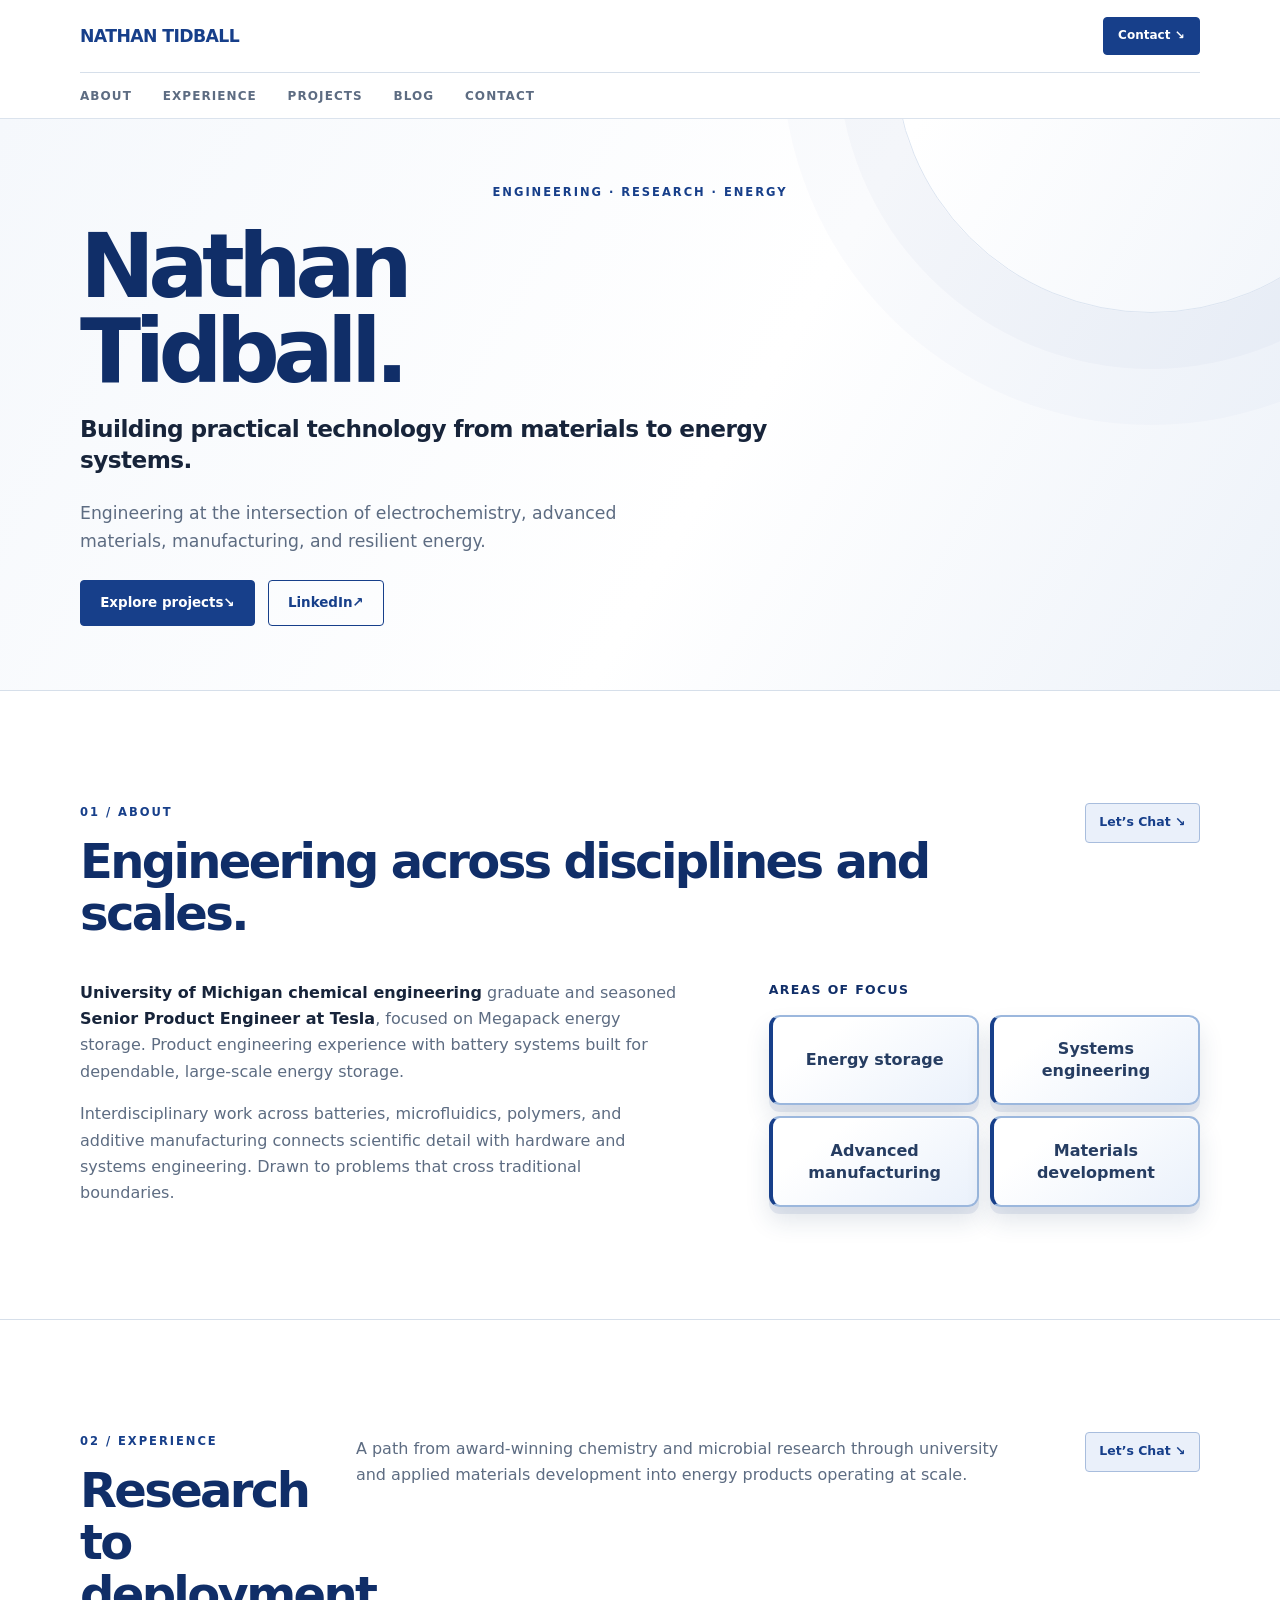
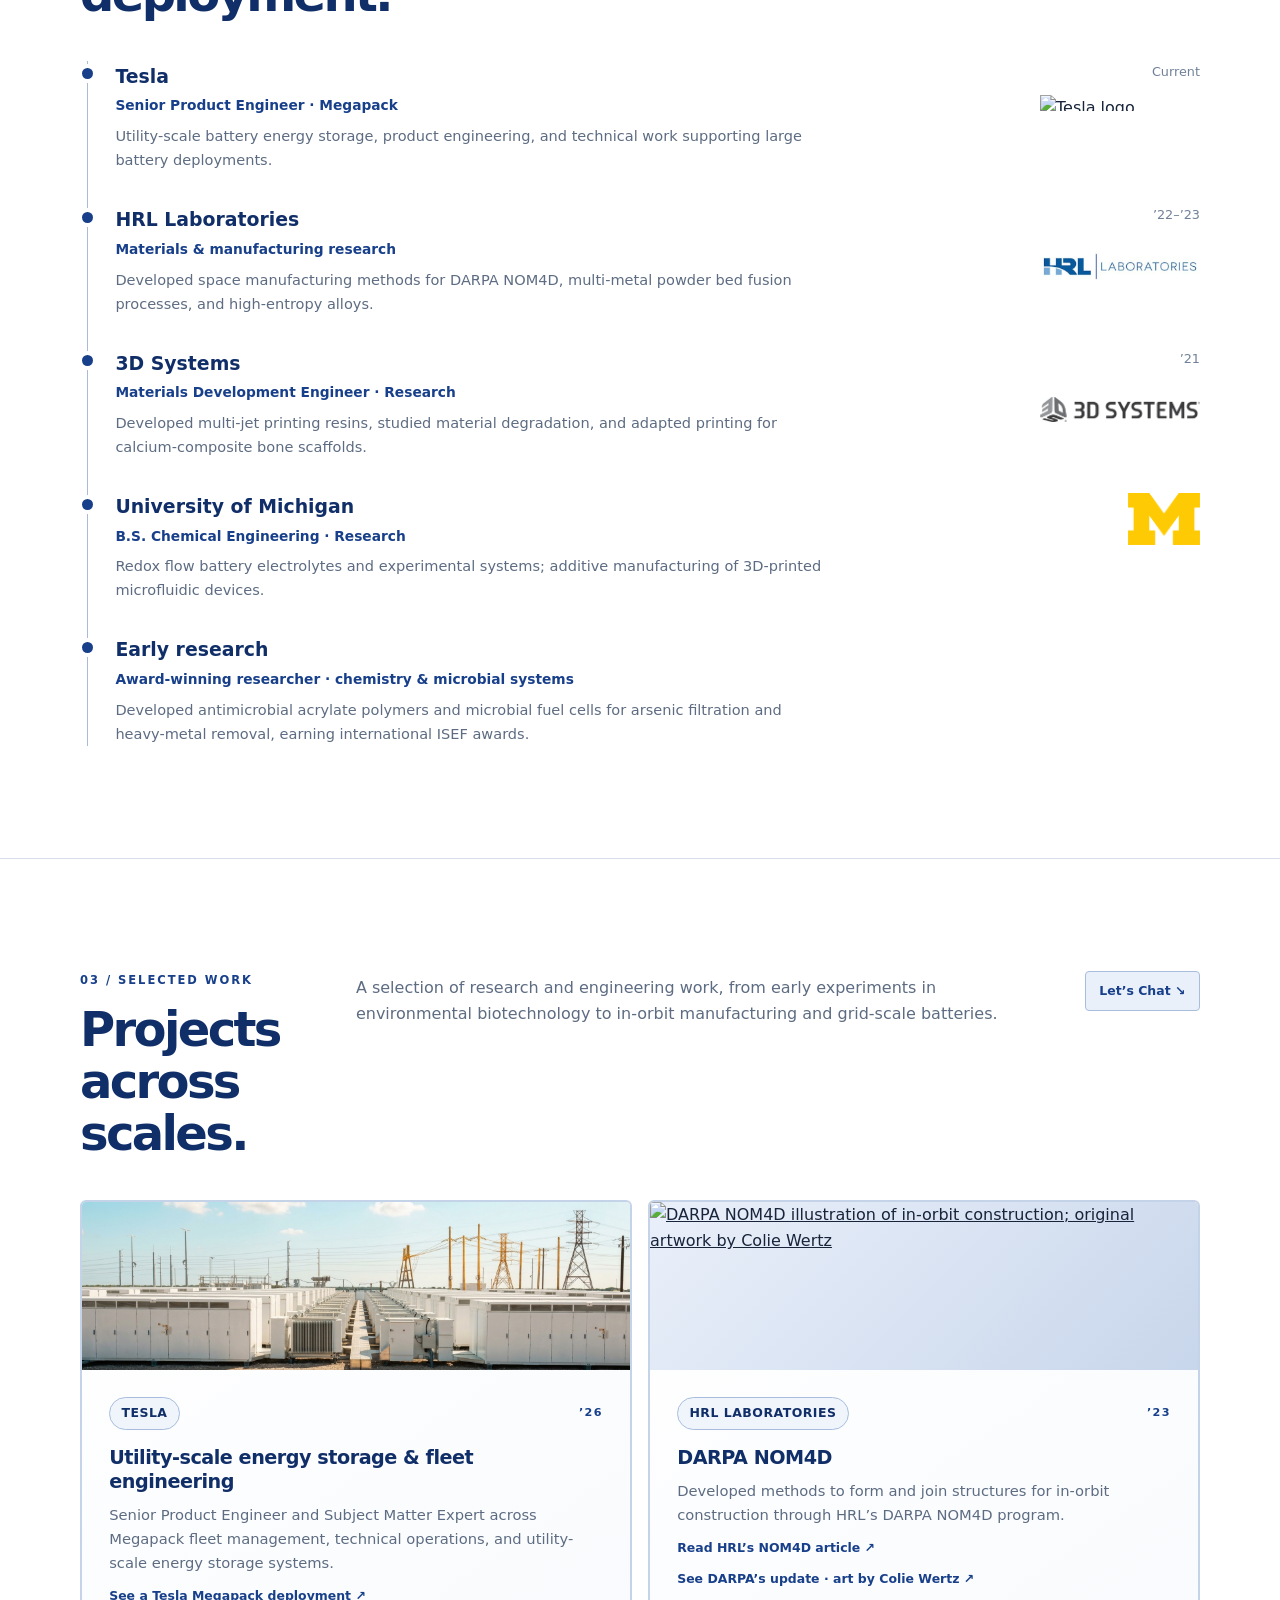
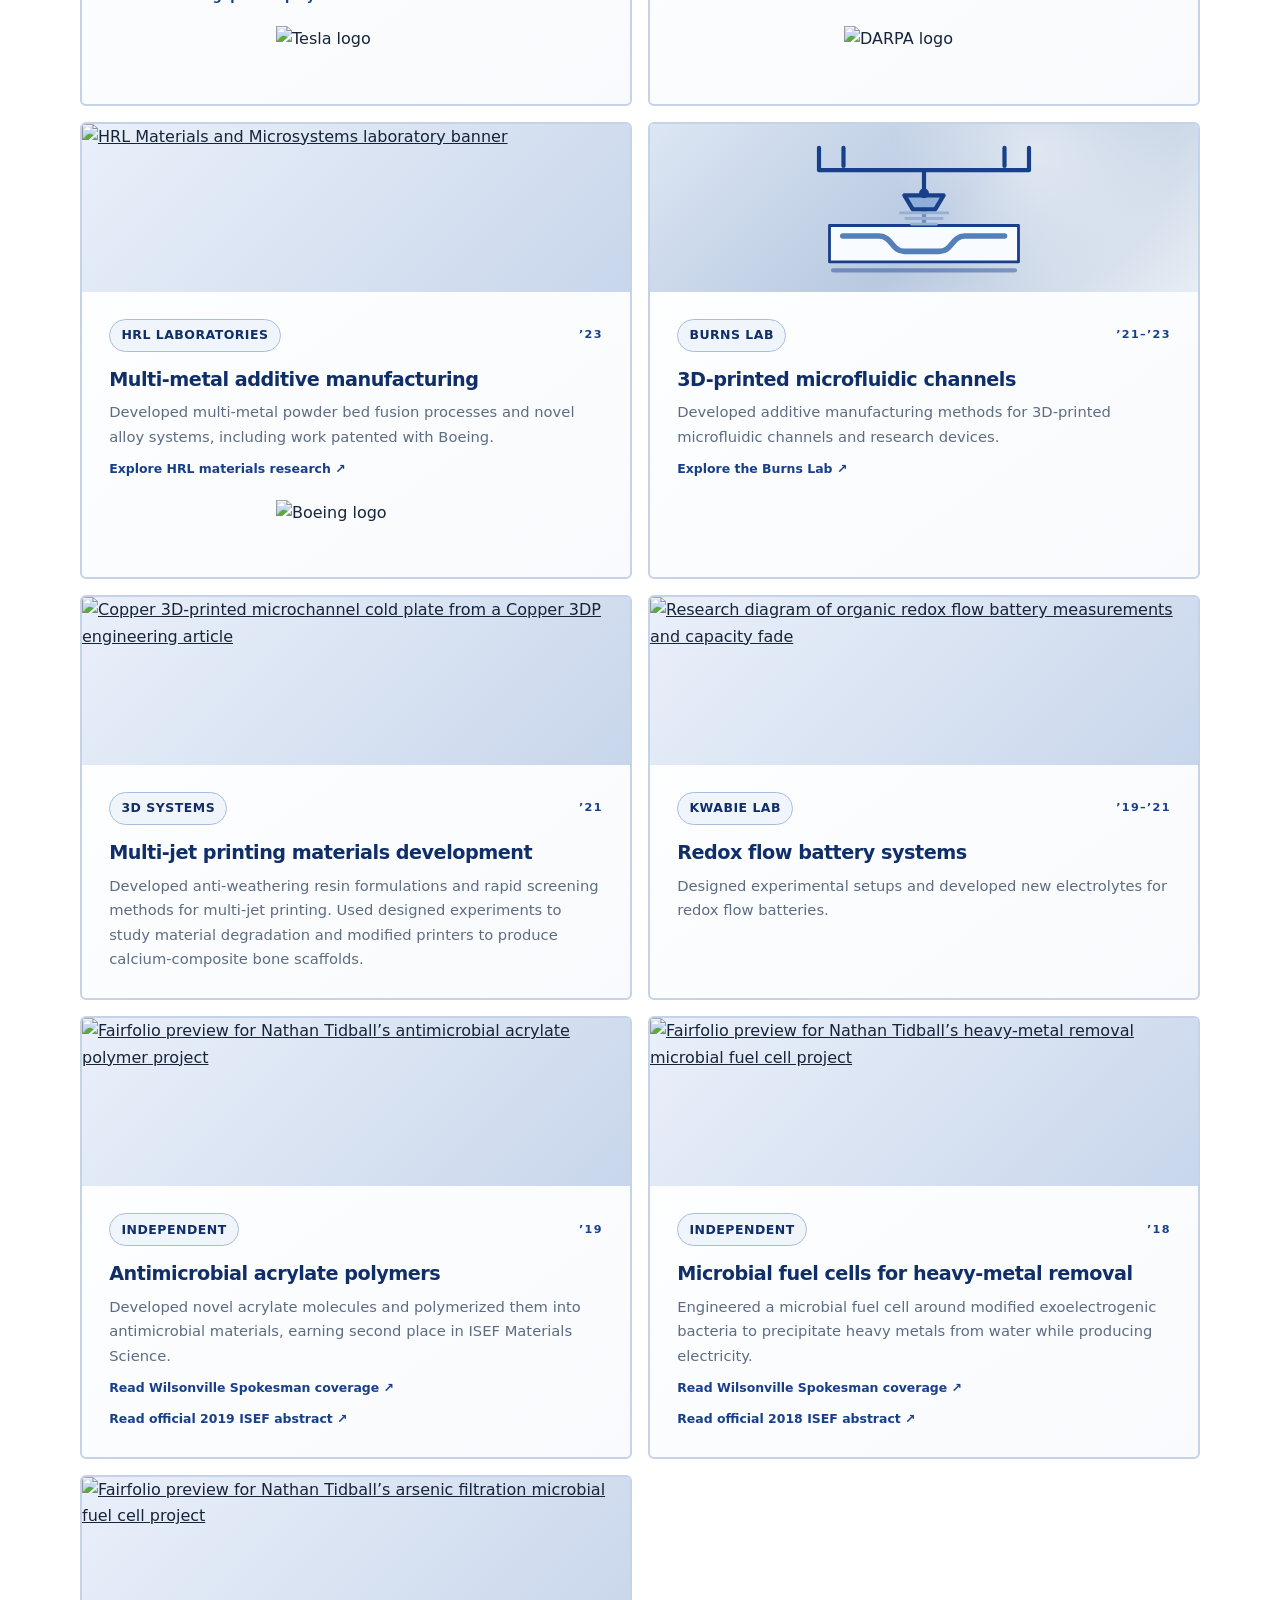
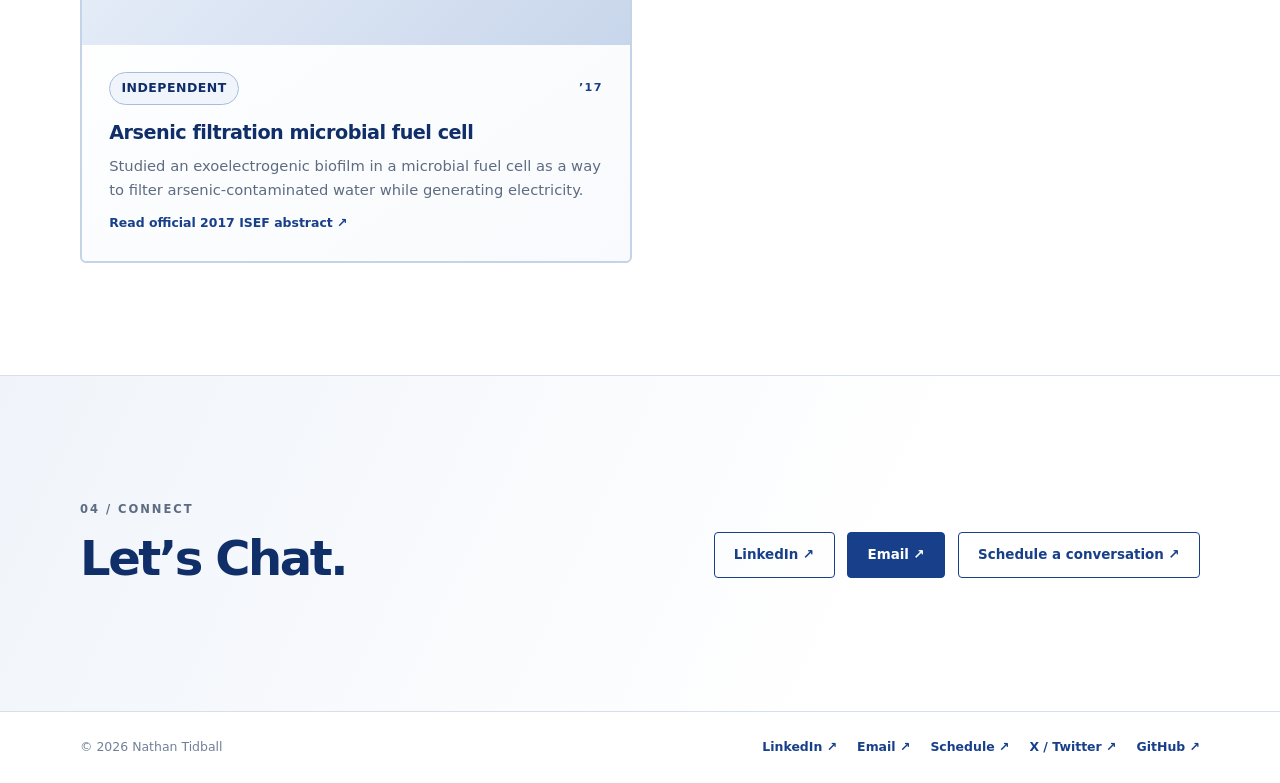
==== commit f060c849: "Hide university and early research dates in experience" ====
--- a/index.html
+++ b/index.html
@@ -228,8 +228,8 @@
           <article class="timeline-item"><div><h3>Tesla</h3><p class="role">Senior Product Engineer · Megapack</p><p>Utility-scale battery energy storage, product engineering, and technical work supporting large battery deployments.</p></div><div class="timeline-side"><span class="timeline-date">Current</span><img class="timeline-logo" src="https://upload.wikimedia.org/wikipedia/commons/b/b8/Tesla%2C_Inc._-_Logo_%28black_script_version%29.svg" alt="Tesla logo" width="160" height="16" loading="lazy" decoding="async"></div></article>
           <article class="timeline-item"><div><h3>HRL Laboratories</h3><p class="role">Materials &amp; manufacturing research</p><p>Developed space manufacturing methods for DARPA NOM4D, multi-metal powder bed fusion processes, and high-entropy alloys.</p></div><div class="timeline-side"><span class="timeline-date">’22–’23</span><img class="timeline-logo" src="assets/logos/hrl-2022.png" alt="HRL Laboratories logo" width="464" height="90" loading="lazy" decoding="async"></div></article>
           <article class="timeline-item"><div><h3>3D Systems</h3><p class="role">Materials Development Engineer · Research</p><p>Developed multi-jet printing resins, studied material degradation, and adapted printing for calcium-composite bone scaffolds.</p></div><div class="timeline-side"><span class="timeline-date">’21</span><img class="timeline-logo" src="assets/logos/3d-systems.png" alt="3D Systems logo" width="645" height="101" loading="lazy" decoding="async"></div></article>
-          <article class="timeline-item"><div><h3>University of Michigan</h3><p class="role">B.S. Chemical Engineering · Research</p><p>Redox flow battery electrolytes and experimental systems; additive manufacturing of 3D-printed microfluidic devices.</p></div><div class="timeline-side"><span class="timeline-date">’19–’23</span><img class="timeline-logo michigan" src="assets/logos/michigan.png" alt="University of Michigan Block M logo" width="300" height="214" loading="lazy" decoding="async"></div></article>
-          <article class="timeline-item"><div><h3>Early research</h3><p class="role">Award-winning researcher · chemistry &amp; microbial systems</p><p>Developed antimicrobial acrylate polymers and microbial fuel cells for arsenic filtration and heavy-metal removal, earning international ISEF awards.</p></div><div class="timeline-side"><span class="timeline-date">’17–’19</span></div></article>
+          <article class="timeline-item"><div><h3>University of Michigan</h3><p class="role">B.S. Chemical Engineering · Research</p><p>Redox flow battery electrolytes and experimental systems; additive manufacturing of 3D-printed microfluidic devices.</p></div><div class="timeline-side"><img class="timeline-logo michigan" src="assets/logos/michigan.png" alt="University of Michigan Block M logo" width="300" height="214" loading="lazy" decoding="async"></div></article>
+          <article class="timeline-item"><div><h3>Early research</h3><p class="role">Award-winning researcher · chemistry &amp; microbial systems</p><p>Developed antimicrobial acrylate polymers and microbial fuel cells for arsenic filtration and heavy-metal removal, earning international ISEF awards.</p></div></article>
         </div>
       </div>
     </section>
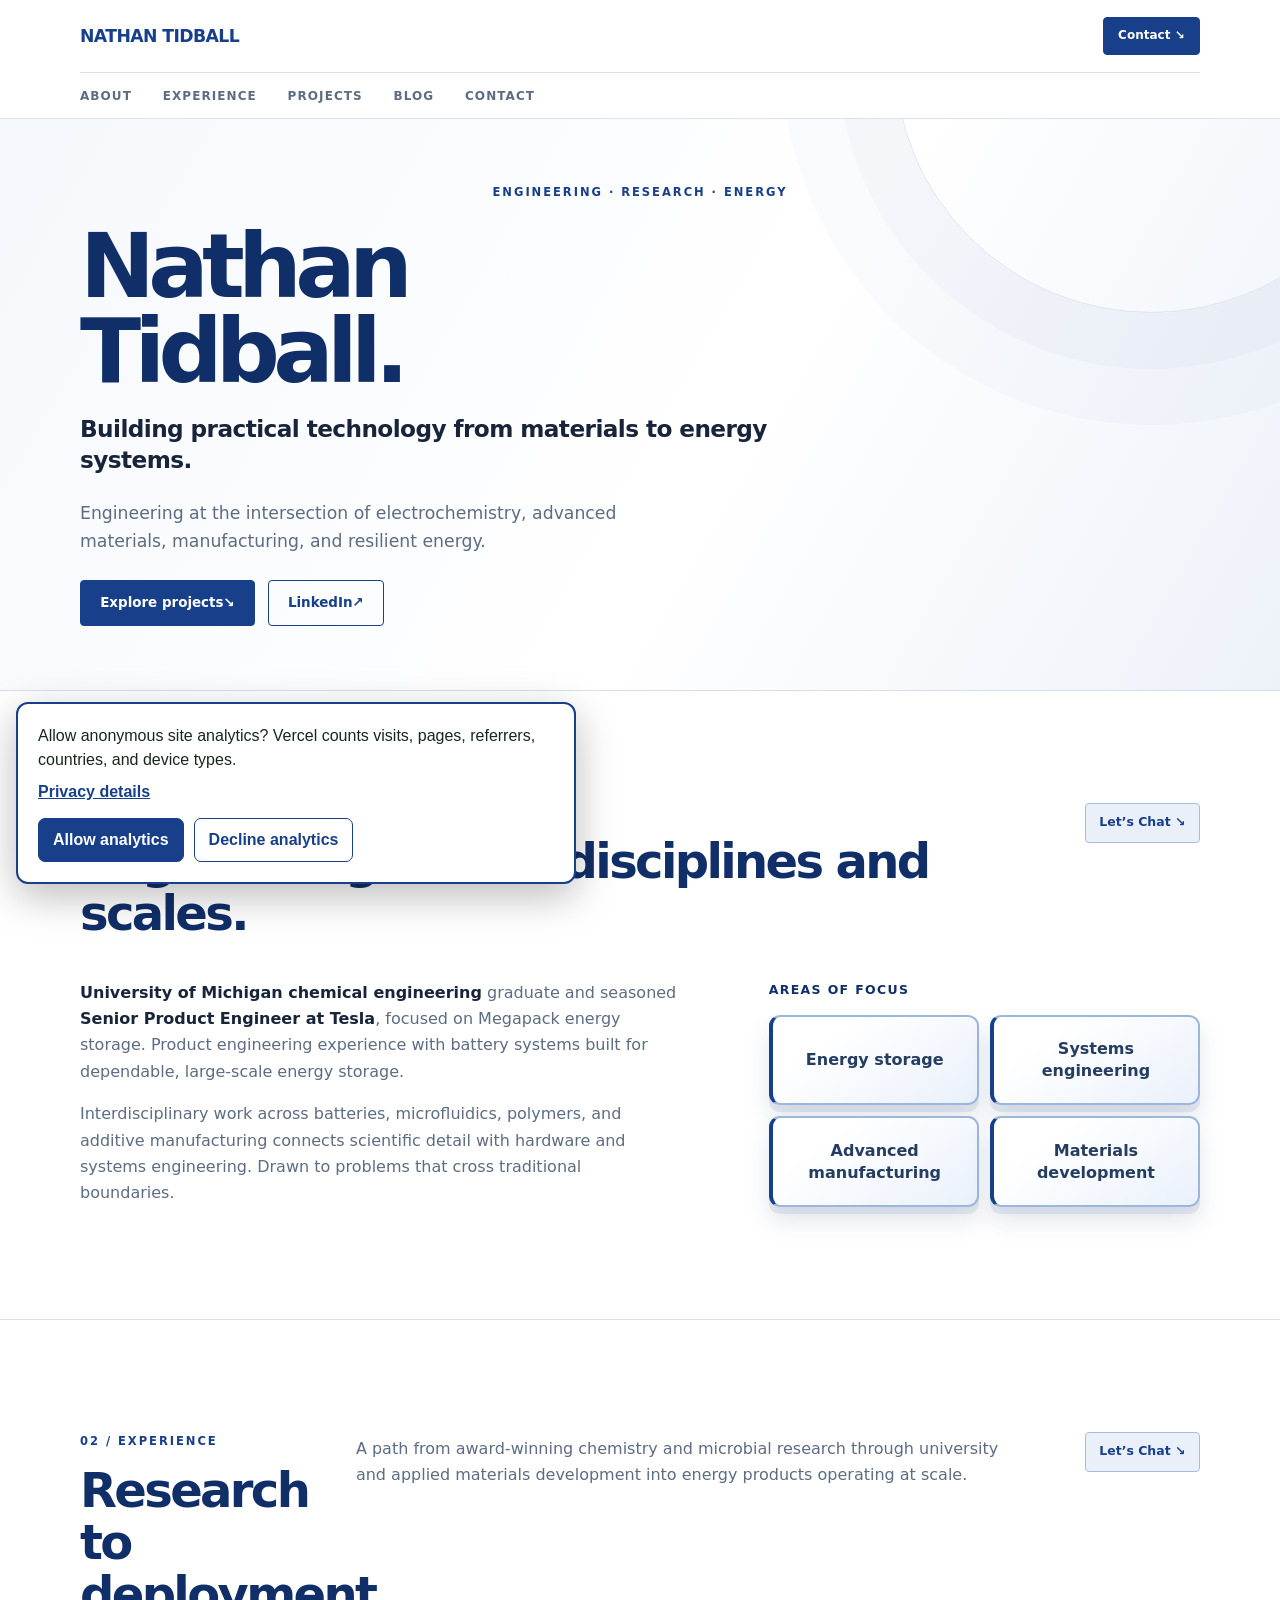
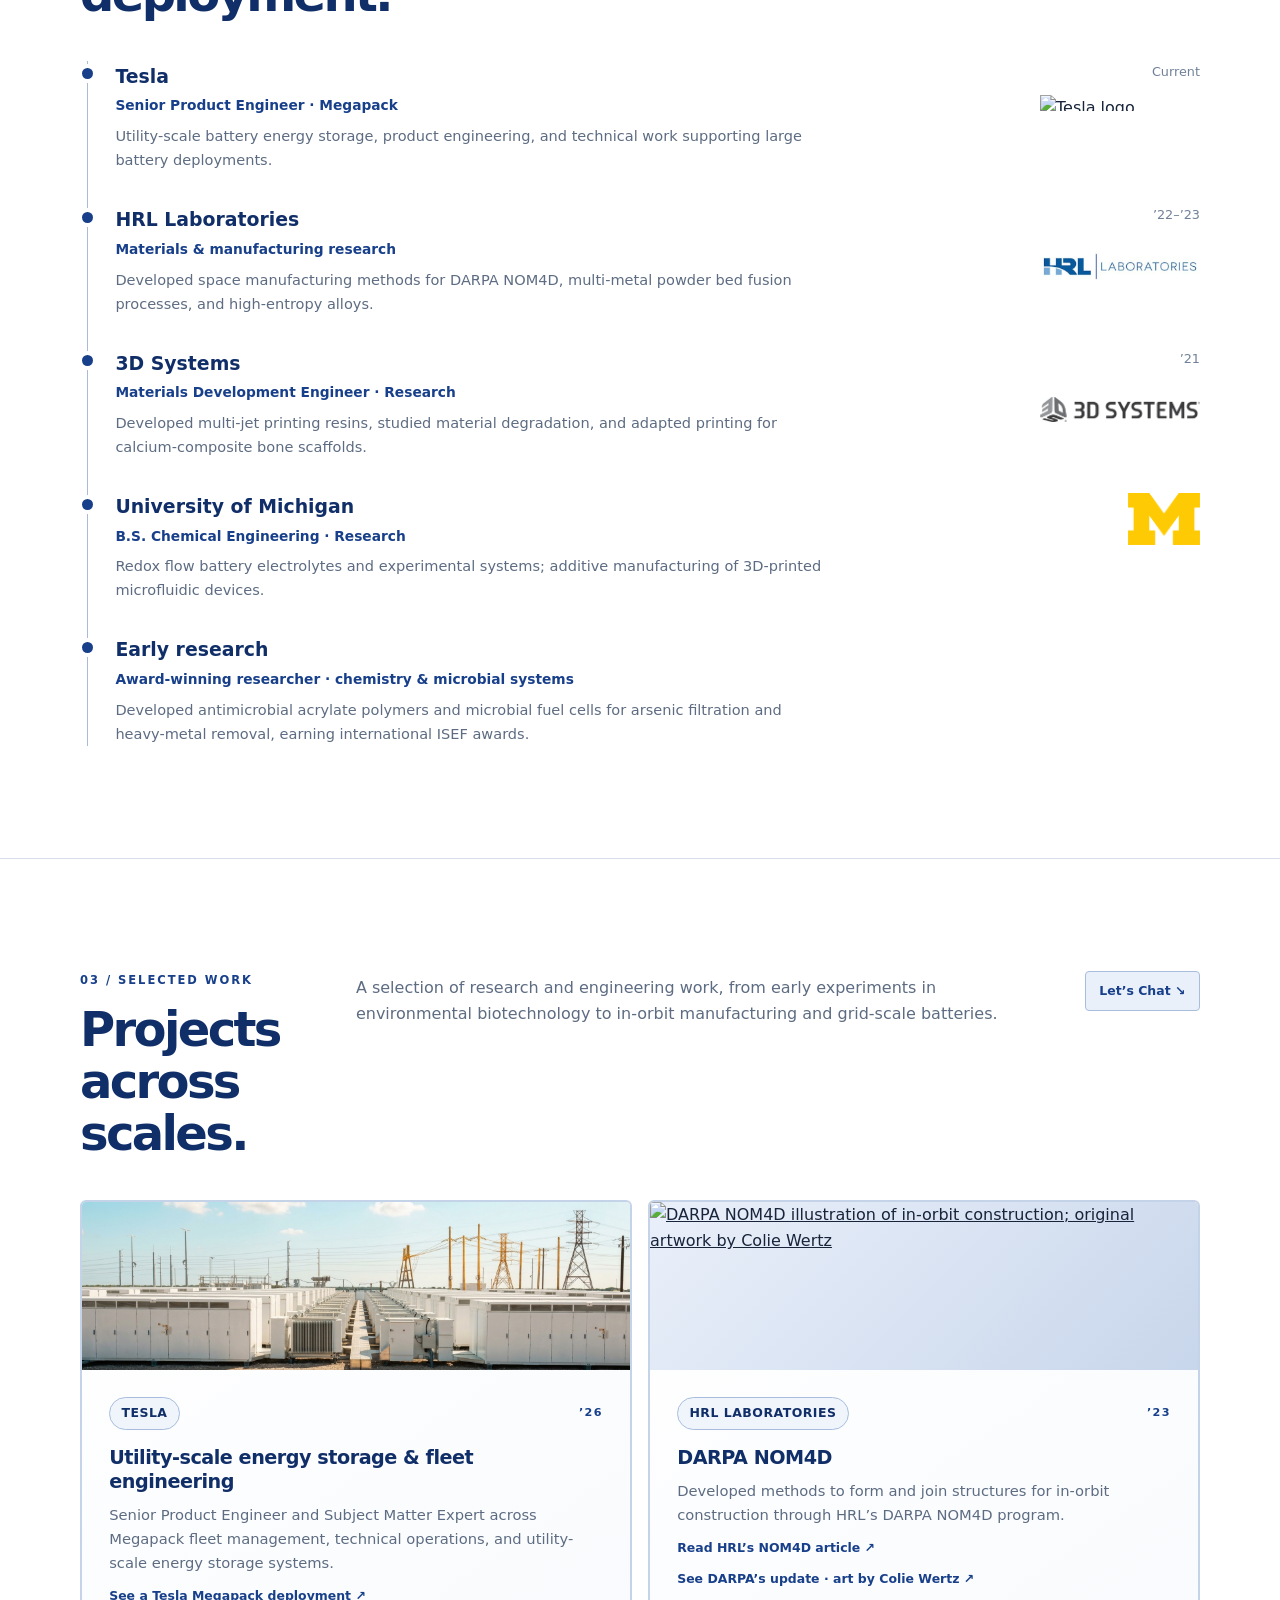
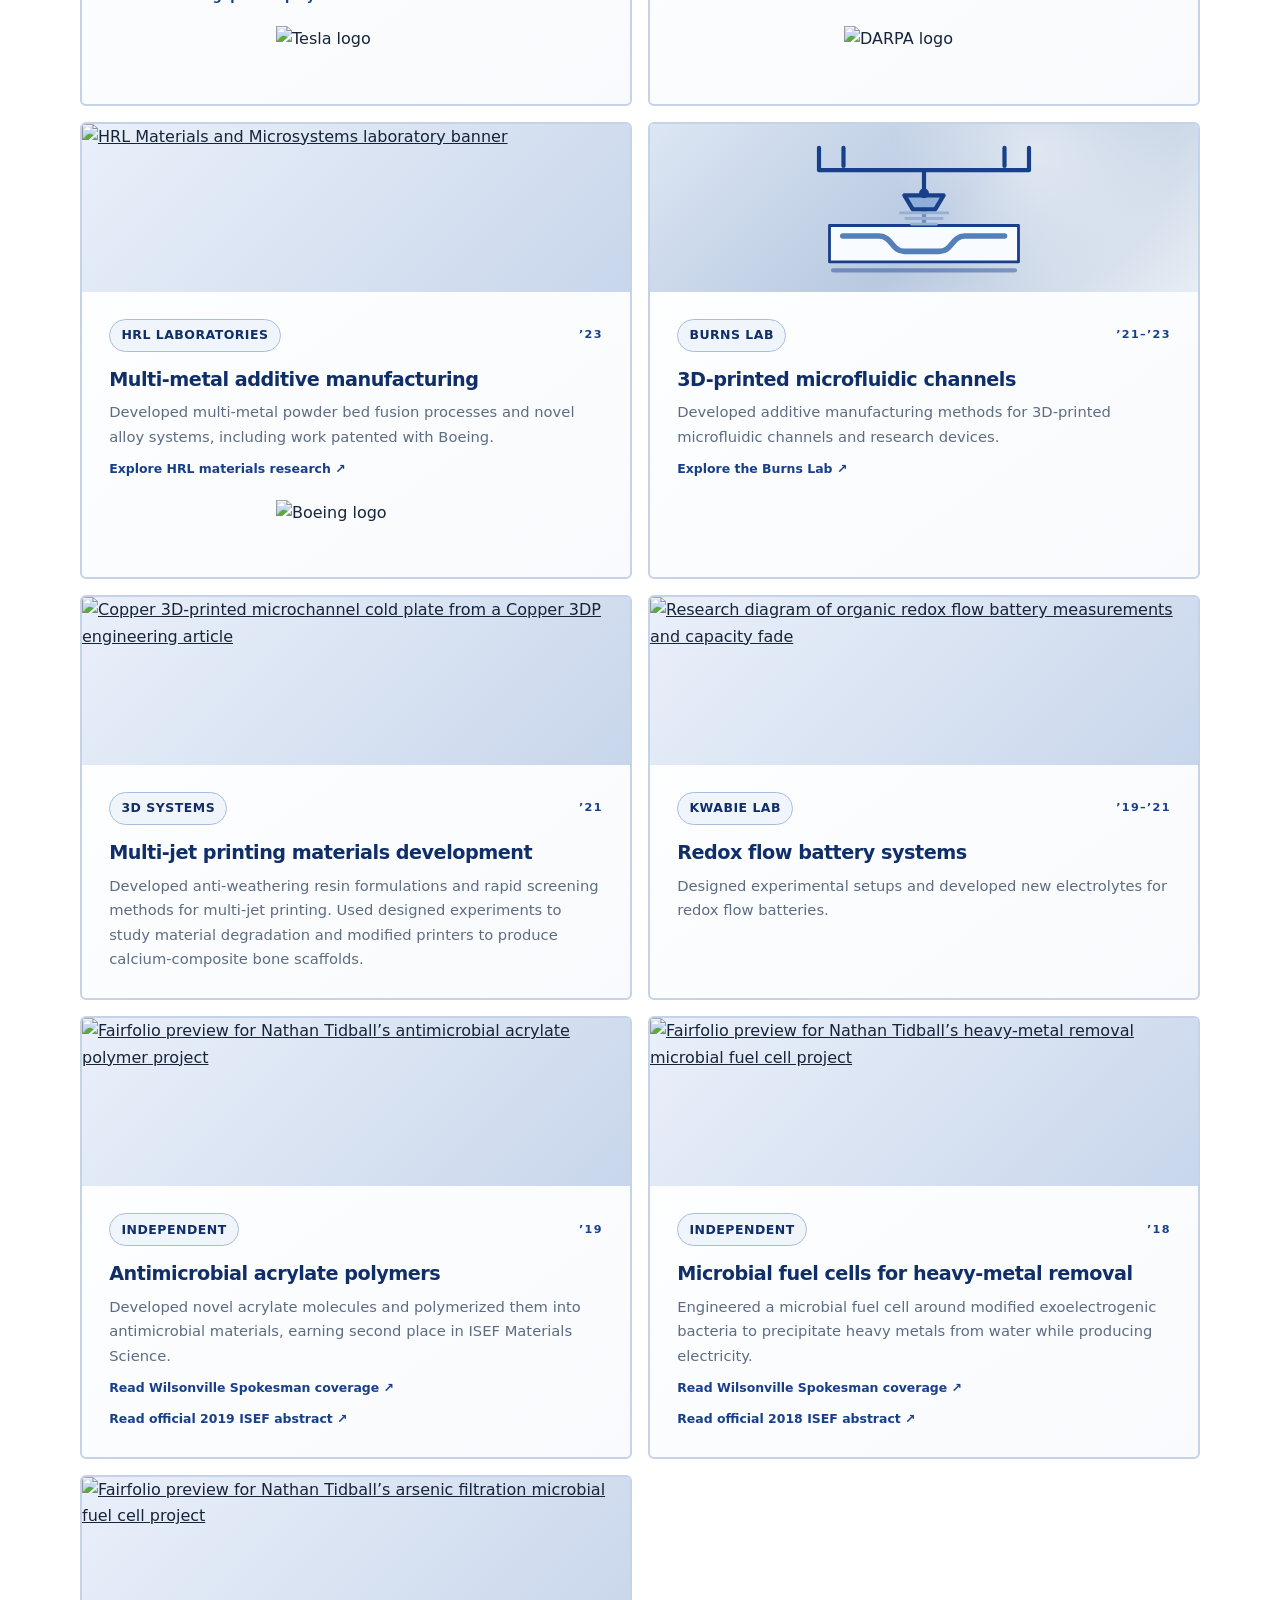
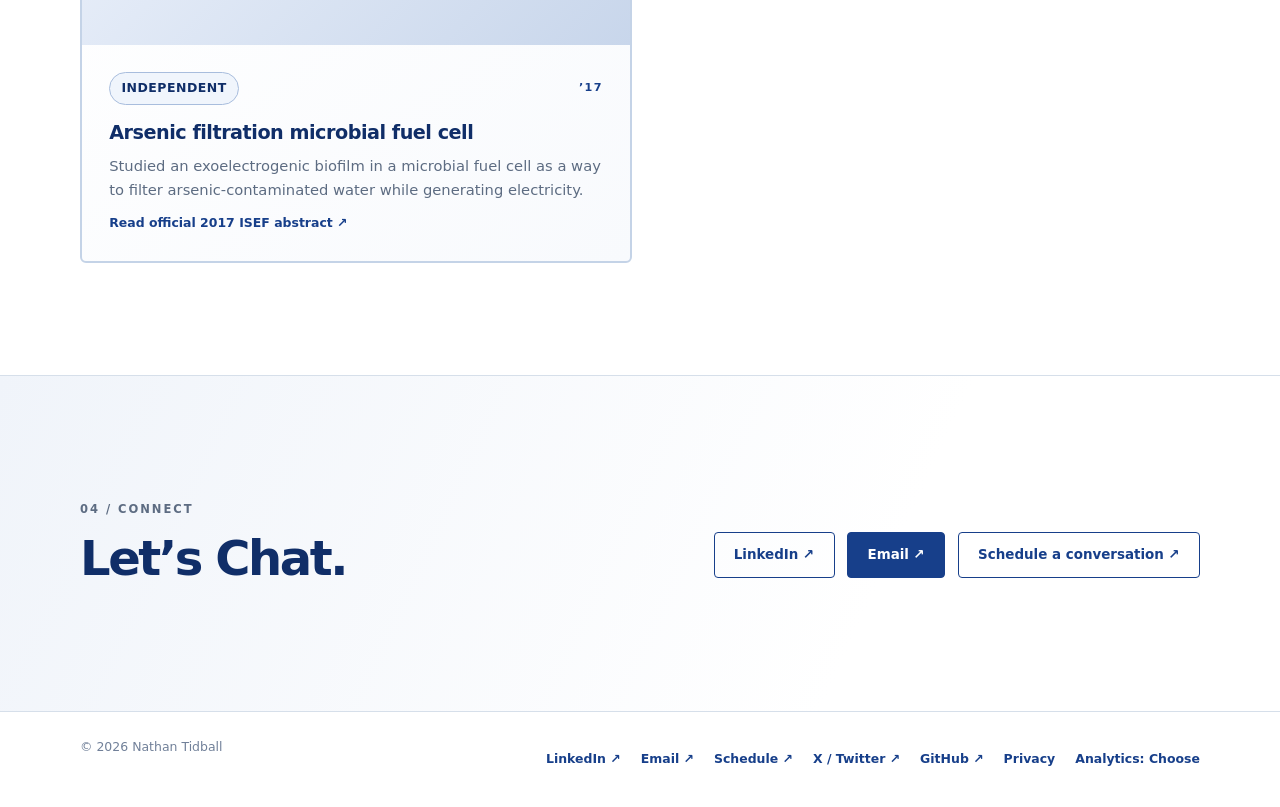
==== commit a71d1027: "Add optional visitor analytics choice" ====
--- a/index.html
+++ b/index.html
@@ -7,7 +7,9 @@
   <meta name="description" content="Nathan Tidball is a Senior Product Engineer at Tesla focused on Megapack energy storage. Previously, he developed in-orbit construction methods for DARPA NOM4D at HRL Laboratories.">
   <link rel="canonical" href="https://nathantidball.com/">
   <meta name="referrer" content="strict-origin-when-cross-origin">
-  <meta http-equiv="Content-Security-Policy" content="default-src 'none'; style-src 'unsafe-inline'; img-src 'self' data: https://www.hrl.com https://www.darpa.mil https://pbs.twimg.com https://fairfolio.org https://wilsonvillespokesman.com https://upload.wikimedia.org https://media.springernature.com https://copper3dp.com; base-uri 'none'; form-action 'none'; upgrade-insecure-requests">
+  <meta http-equiv="Content-Security-Policy" content="default-src 'none'; script-src 'self'; connect-src 'self'; style-src 'self' 'unsafe-inline'; img-src 'self' data: https://www.hrl.com https://www.darpa.mil https://pbs.twimg.com https://fairfolio.org https://wilsonvillespokesman.com https://upload.wikimedia.org https://media.springernature.com https://copper3dp.com; base-uri 'none'; form-action 'none'; upgrade-insecure-requests">
+  <link rel="stylesheet" href="/assets/analytics/choice.css">
+  <script defer src="/assets/analytics/choice.js" data-analytics-hosts="nathantidball.com,www.nathantidball.com"></script>
   <meta property="og:type" content="website">
   <meta property="og:title" content="Nathan Tidball — Senior Product Engineer | Tesla Megapack">
   <meta property="og:description" content="Megapack energy storage engineering at Tesla and earlier DARPA NOM4D space manufacturing research at HRL Laboratories.">
@@ -44,6 +46,7 @@
   <style>
     :root {
       color-scheme: light;
+      --analytics-accent: #173f8a;
       --blue: #173f8a;
       --blue-dark: #102e68;
       --ink: #17243a;
@@ -136,9 +139,10 @@
     .contact p { max-width: 620px; margin: .8rem 0 0; color: var(--muted); }
     footer { padding: 1.6rem 0; color: #718099; font-size: .78rem; }
     .footer-inner { display: flex; flex-wrap: wrap; justify-content: space-between; gap: .8rem 2rem; }
-    .footer-links { display: flex; gap: 1.25rem; }
+    .footer-links { display: flex; flex-wrap: wrap; align-items: center; gap: .7rem 1.25rem; }
     .footer-links a { color: var(--blue); text-decoration: none; font-weight: 700; }
     .footer-links a:hover { text-decoration: underline; text-underline-offset: 3px; }
+    .footer-links button { min-height: 44px; padding: 0; border: 0; background: none; color: var(--blue); font: inherit; font-weight: 700; cursor: pointer; }
     @media (max-width: 720px) {
       .wrap { width: min(var(--max), calc(100% - 2rem)); }
       .nav-top { min-height: 62px; gap: .5rem; }
@@ -289,6 +293,6 @@
       </div>
     </section>
   </main>
-  <footer><div class="wrap footer-inner"><span>© 2026 Nathan Tidball</span><div class="footer-links"><a href="https://www.linkedin.com/in/nathantidball/" target="_blank" rel="noopener noreferrer">LinkedIn ↗</a><a href="mailto:nate.tidball@gmail.com" target="_blank" rel="noopener noreferrer">Email ↗</a><a href="/meet" target="_blank" rel="noopener noreferrer">Schedule ↗</a><a href="https://x.com/NTidball73232" target="_blank" rel="noopener noreferrer">X / Twitter ↗</a><a href="https://github.com/nate13tidball" target="_blank" rel="noopener noreferrer">GitHub ↗</a></div></div></footer>
+  <footer><div class="wrap footer-inner"><span>© 2026 Nathan Tidball</span><div class="footer-links"><a href="https://www.linkedin.com/in/nathantidball/" target="_blank" rel="noopener noreferrer">LinkedIn ↗</a><a href="mailto:nate.tidball@gmail.com" target="_blank" rel="noopener noreferrer">Email ↗</a><a href="/meet" target="_blank" rel="noopener noreferrer">Schedule ↗</a><a href="https://x.com/NTidball73232" target="_blank" rel="noopener noreferrer">X / Twitter ↗</a><a href="https://github.com/nate13tidball" target="_blank" rel="noopener noreferrer">GitHub ↗</a><a href="/privacy/">Privacy</a><button type="button" data-analytics-settings>Analytics: Choose</button></div></div></footer>
 </body>
 </html>
--- a/assets/analytics/choice.css
+++ b/assets/analytics/choice.css
@@ -0,0 +1,9 @@
+.analytics-choice[hidden] { display: none; }
+.analytics-choice { position: fixed; z-index: 10000; inset: auto 16px 16px; max-width: 560px; padding: 20px; border: 2px solid var(--analytics-accent, #175d36); border-radius: 12px; background: #fff; color: #17271d; box-shadow: 0 12px 40px #0004; font: 16px/1.5 Arial, sans-serif; }
+.analytics-choice p { margin: 0 0 8px; color: inherit; font: inherit; }
+.analytics-choice-link { display: inline-block; color: var(--analytics-accent, #175d36); font-weight: 700; }
+.analytics-choice-actions { display: flex; flex-wrap: wrap; gap: 10px; margin-top: 14px; }
+.analytics-choice button { min-height: 44px; padding: 8px 14px; border: 1px solid var(--analytics-accent, #175d36); border-radius: 7px; background: var(--analytics-accent, #175d36); color: #fff; font: 700 16px Arial, sans-serif; cursor: pointer; }
+.analytics-choice button + button { background: #fff; color: var(--analytics-accent, #175d36); }
+.analytics-choice :focus-visible { outline: 3px solid #163e98; outline-offset: 3px; }
+@media (max-width: 600px) { .analytics-choice { inset: auto 8px 8px; max-width: none; } }
